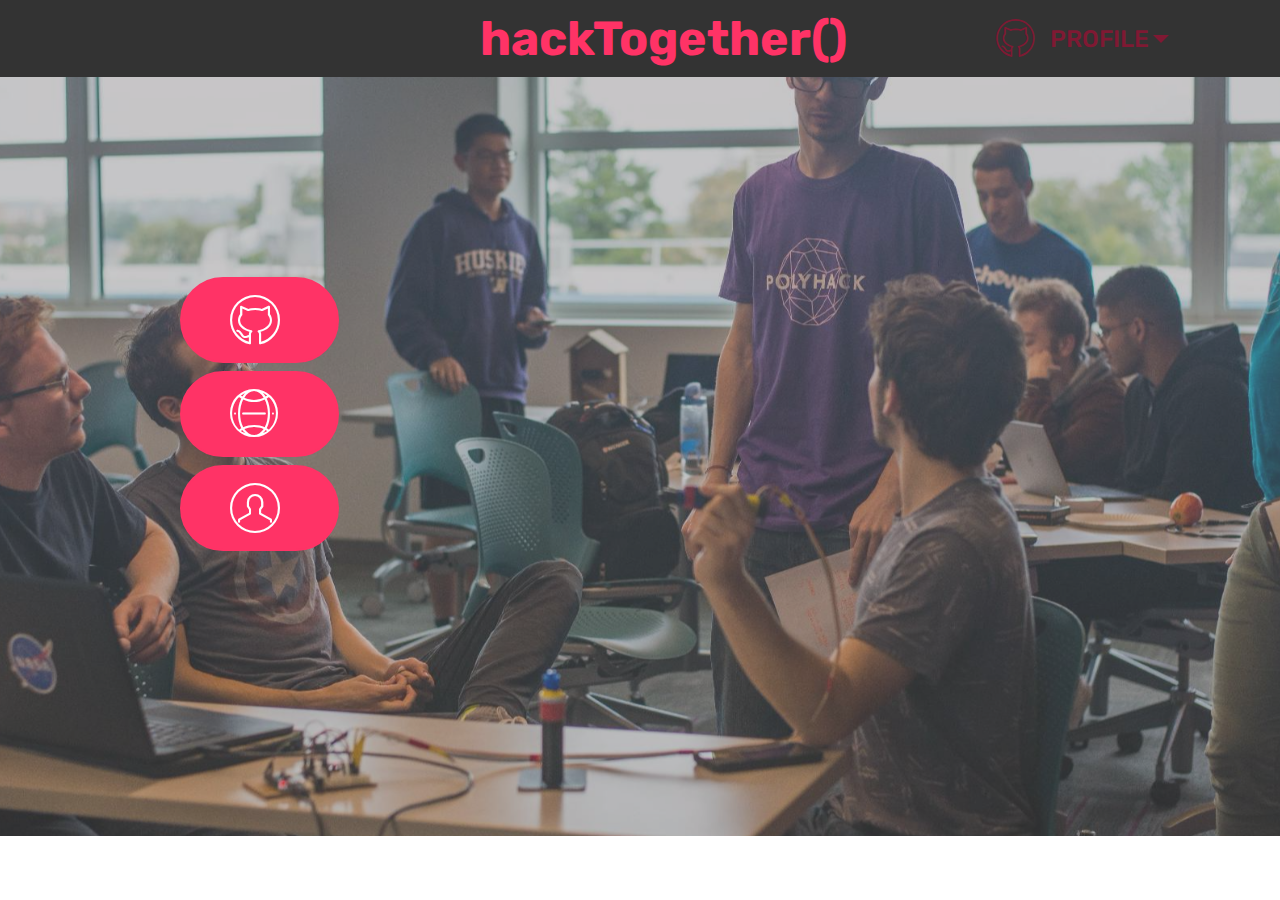
==== index.html @ 79d72b35 "Add files via upload" ====
<!DOCTYPE html>
<html >
<head>
  <!-- Site made with Mobirise Website Builder v4.6.2, https://mobirise.com -->
  <meta charset="UTF-8">
  <meta http-equiv="X-UA-Compatible" content="IE=edge">
  <meta name="generator" content="Mobirise v4.6.2, mobirise.com">
  <meta name="viewport" content="width=device-width, initial-scale=1, minimum-scale=1">
  <link rel="shortcut icon" href="assets/images/mlh-logo-color-1667x702.png" type="image/x-icon">
  <meta name="description" content="">
  <title>Home</title>
  <link rel="stylesheet" href="assets/web/assets/mobirise-icons/mobirise-icons.css">
  <link rel="stylesheet" href="assets/tether/tether.min.css">
  <link rel="stylesheet" href="assets/bootstrap/css/bootstrap.min.css">
  <link rel="stylesheet" href="assets/bootstrap/css/bootstrap-grid.min.css">
  <link rel="stylesheet" href="assets/bootstrap/css/bootstrap-reboot.min.css">
  <link rel="stylesheet" href="assets/dropdown/css/style.css">
  <link rel="stylesheet" href="assets/theme/css/style.css">
  <link rel="stylesheet" href="assets/mobirise/css/mbr-additional.css" type="text/css">



</head>
<body>
  <section class="menu cid-qHhwGVCsKV" once="menu" id="menu1-e">



    <nav class="navbar navbar-expand beta-menu navbar-dropdown align-items-center navbar-fixed-top navbar-toggleable-sm">
        <button class="navbar-toggler navbar-toggler-right" type="button" data-toggle="collapse" data-target="#navbarSupportedContent" aria-controls="navbarSupportedContent" aria-expanded="false" aria-label="Toggle navigation">
            <div class="hamburger">
                <span></span>
                <span></span>
                <span></span>
                <span></span>
            </div>
        </button>
        <div class="menu-logo">
            <div class="navbar-brand">

                <span class="navbar-caption-wrap"><a class="navbar-caption text-secondary display-2" href="index.html">&nbsp; &nbsp; &nbsp; &nbsp; &nbsp; &nbsp; &nbsp; &nbsp; &nbsp; &nbsp; &nbsp; &nbsp; &nbsp; &nbsp; &nbsp; &nbsp; &nbsp; &nbsp; &nbsp; &nbsp; hackTogether()</a></span>
            </div>
        </div>
        <div class="collapse navbar-collapse" id="navbarSupportedContent">
            <ul class="navbar-nav nav-dropdown nav-right" data-app-modern-menu="true"><li class="nav-item dropdown">
                    <a class="nav-link link dropdown-toggle text-success display-5" href="https://mobirise.com" data-toggle="dropdown-submenu" aria-expanded="false"><span class="mbri-github mbr-iconfont mbr-iconfont-btn"></span>

                        PROFILE</a><div class="dropdown-menu"><a class="dropdown-item text-success display-5" href="page3.html">Hacker</a><a class="dropdown-item text-success display-5" href="page2.html" aria-expanded="false">Organizer</a><a class="dropdown-item text-success display-5" href="page1.html" aria-expanded="false">Employer</a></div>
                </li><li class="nav-item">
                    <a class="nav-link link text-success display-5" href="https://mobirise.com">
                        </a>
                </li></ul>

        </div>
    </nav>
</section>

<section class="engine"><a href="https://mobirise.ws/g">create own website</a></section><section class="mbr-section info2 cid-qHiuu4iJTy mbr-parallax-background" id="info2-r">



    <div class="mbr-overlay" style="opacity: 0.4; background-color: rgb(118, 118, 118);">
    </div>

    <div class="container">
        <div class="row main justify-content-center">
            <div class="media-container-column col-12 col-lg-3 col-md-4">
                <div class="mbr-section-btn align-left py-4"><a class="btn btn-primary display-4" href="page3.html"><span class="mbri-github mbr-iconfont mbr-iconfont-btn" style="font-size: 50px;"></span></a>    <a class="btn btn-primary display-4" href="page1.html"><span class="mbri-globe-2 mbr-iconfont mbr-iconfont-btn" style="font-size: 50px;"></span></a> <a class="btn btn-primary display-4" href="page2.html"><span class="mbri-user mbr-iconfont mbr-iconfont-btn" style="font-size: 50px;"></span></a></div>
            </div>
            <div class="media-container-column title col-12 col-lg-7 col-md-6">
                <h2 class="align-right mbr-bold mbr-white pb-3 mbr-fonts-style display-2"><br><br><br><br><br><br><br><br><br><br><br><br><br></h2>
                <h3 class="mbr-section-subtitle align-right mbr-light mbr-white mbr-fonts-style display-5"></h3>
            </div>
        </div>
    </div>
</section>


  <script src="assets/web/assets/jquery/jquery.min.js"></script>
  <script src="assets/popper/popper.min.js"></script>
  <script src="assets/tether/tether.min.js"></script>
  <script src="assets/bootstrap/js/bootstrap.min.js"></script>
  <script src="assets/smoothscroll/smooth-scroll.js"></script>
  <script src="assets/dropdown/js/script.min.js"></script>
  <script src="assets/touchswipe/jquery.touch-swipe.min.js"></script>
  <script src="assets/parallax/jarallax.min.js"></script>
  <script src="assets/theme/js/script.js"></script>


</body>
</html>
---- assets/web/assets/mobirise-icons/mobirise-icons.css ----
@font-face {
  font-family: 'MobiriseIcons';
  src:  url('mobirise-icons.eot?spat4u');
  src:  url('mobirise-icons.eot?spat4u#iefix') format('embedded-opentype'),
    url('mobirise-icons.ttf?spat4u') format('truetype'),
    url('mobirise-icons.woff?spat4u') format('woff'),
    url('mobirise-icons.svg?spat4u#MobiriseIcons') format('svg');
  font-weight: normal;
  font-style: normal;
}

[class^="mbri-"], [class*=" mbri-"] {
  /* use !important to prevent issues with browser extensions that change fonts */
  font-family: MobiriseIcons !important;
  speak: none;
  font-style: normal;
  font-weight: normal;
  font-variant: normal;
  text-transform: none;
  line-height: 1;

  /* Better Font Rendering =========== */
  -webkit-font-smoothing: antialiased;
  -moz-osx-font-smoothing: grayscale;
}

.mbri-add-submenu:before {
  content: "\e900";
}
.mbri-alert:before {
  content: "\e901";
}
.mbri-align-center:before {
  content: "\e902";
}
.mbri-align-justify:before {
  content: "\e903";
}
.mbri-align-left:before {
  content: "\e904";
}
.mbri-align-right:before {
  content: "\e905";
}
.mbri-android:before {
  content: "\e906";
}
.mbri-apple:before {
  content: "\e907";
}
.mbri-arrow-down:before {
  content: "\e908";
}
.mbri-arrow-next:before {
  content: "\e909";
}
.mbri-arrow-prev:before {
  content: "\e90a";
}
.mbri-arrow-up:before {
  content: "\e90b";
}
.mbri-bold:before {
  content: "\e90c";
}
.mbri-bookmark:before {
  content: "\e90d";
}
.mbri-bootstrap:before {
  content: "\e90e";
}
.mbri-briefcase:before {
  content: "\e90f";
}
.mbri-browse:before {
  content: "\e910";
}
.mbri-bulleted-list:before {
  content: "\e911";
}
.mbri-calendar:before {
  content: "\e912";
}
.mbri-camera:before {
  content: "\e913";
}
.mbri-cart-add:before {
  content: "\e914";
}
.mbri-cart-full:before {
  content: "\e915";
}
.mbri-cash:before {
  content: "\e916";
}
.mbri-change-style:before {
  content: "\e917";
}
.mbri-chat:before {
  content: "\e918";
}
.mbri-clock:before {
  content: "\e919";
}
.mbri-close:before {
  content: "\e91a";
}
.mbri-cloud:before {
  content: "\e91b";
}
.mbri-code:before {
  content: "\e91c";
}
.mbri-contact-form:before {
  content: "\e91d";
}
.mbri-credit-card:before {
  content: "\e91e";
}
.mbri-cursor-click:before {
  content: "\e91f";
}
.mbri-cust-feedback:before {
  content: "\e920";
}
.mbri-database:before {
  content: "\e921";
}
.mbri-delivery:before {
  content: "\e922";
}
.mbri-desktop:before {
  content: "\e923";
}
.mbri-devices:before {
  content: "\e924";
}
.mbri-down:before {
  content: "\e925";
}
.mbri-download:before {
  content: "\e989";
}
.mbri-drag-n-drop:before {
  content: "\e927";
}
.mbri-drag-n-drop2:before {
  content: "\e928";
}
.mbri-edit:before {
  content: "\e929";
}
.mbri-edit2:before {
  content: "\e92a";
}
.mbri-error:before {
  content: "\e92b";
}
.mbri-extension:before {
  content: "\e92c";
}
.mbri-features:before {
  content: "\e92d";
}
.mbri-file:before {
  content: "\e92e";
}
.mbri-flag:before {
  content: "\e92f";
}
.mbri-folder:before {
  content: "\e930";
}
.mbri-gift:before {
  content: "\e931";
}
.mbri-github:before {
  content: "\e932";
}
.mbri-globe:before {
  content: "\e933";
}
.mbri-globe-2:before {
  content: "\e934";
}
.mbri-growing-chart:before {
  content: "\e935";
}
.mbri-hearth:before {
  content: "\e936";
}
.mbri-help:before {
  content: "\e937";
}
.mbri-home:before {
  content: "\e938";
}
.mbri-hot-cup:before {
  content: "\e939";
}
.mbri-idea:before {
  content: "\e93a";
}
.mbri-image-gallery:before {
  content: "\e93b";
}
.mbri-image-slider:before {
  content: "\e93c";
}
.mbri-info:before {
  content: "\e93d";
}
.mbri-italic:before {
  content: "\e93e";
}
.mbri-key:before {
  content: "\e93f";
}
.mbri-laptop:before {
  content: "\e940";
}
.mbri-layers:before {
  content: "\e941";
}
.mbri-left-right:before {
  content: "\e942";
}
.mbri-left:before {
  content: "\e943";
}
.mbri-letter:before {
  content: "\e944";
}
.mbri-like:before {
  content: "\e945";
}
.mbri-link:before {
  content: "\e946";
}
.mbri-lock:before {
  content: "\e947";
}
.mbri-login:before {
  content: "\e948";
}
.mbri-logout:before {
  content: "\e949";
}
.mbri-magic-stick:before {
  content: "\e94a";
}
.mbri-map-pin:before {
  content: "\e94b";
}
.mbri-menu:before {
  content: "\e94c";
}
.mbri-mobile:before {
  content: "\e94d";
}
.mbri-mobile2:before {
  content: "\e94e";
}
.mbri-mobirise:before {
  content: "\e94f";
}
.mbri-more-horizontal:before {
  content: "\e950";
}
.mbri-more-vertical:before {
  content: "\e951";
}
.mbri-music:before {
  content: "\e952";
}
.mbri-new-file:before {
  content: "\e953";
}
.mbri-numbered-list:before {
  content: "\e954";
}
.mbri-opened-folder:before {
  content: "\e955";
}
.mbri-pages:before {
  content: "\e956";
}
.mbri-paper-plane:before {
  content: "\e957";
}
.mbri-paperclip:before {
  content: "\e958";
}
.mbri-photo:before {
  content: "\e959";
}
.mbri-photos:before {
  content: "\e95a";
}
.mbri-pin:before {
  content: "\e95b";
}
.mbri-play:before {
  content: "\e95c";
}
.mbri-plus:before {
  content: "\e95d";
}
.mbri-preview:before {
  content: "\e95e";
}
.mbri-print:before {
  content: "\e95f";
}
.mbri-protect:before {
  content: "\e960";
}
.mbri-question:before {
  content: "\e961";
}
.mbri-quote-left:before {
  content: "\e962";
}
.mbri-quote-right:before {
  content: "\e963";
}
.mbri-refresh:before {
  content: "\e964";
}
.mbri-responsive:before {
  content: "\e965";
}
.mbri-right:before {
  content: "\e966";
}
.mbri-rocket:before {
  content: "\e967";
}
.mbri-sad-face:before {
  content: "\e968";
}
.mbri-sale:before {
  content: "\e969";
}
.mbri-save:before {
  content: "\e96a";
}
.mbri-search:before {
  content: "\e96b";
}
.mbri-setting:before {
  content: "\e96c";
}
.mbri-setting2:before {
  content: "\e96d";
}
.mbri-setting3:before {
  content: "\e96e";
}
.mbri-share:before {
  content: "\e96f";
}
.mbri-shopping-bag:before {
  content: "\e970";
}
.mbri-shopping-basket:before {
  content: "\e971";
}
.mbri-shopping-cart:before {
  content: "\e972";
}
.mbri-sites:before {
  content: "\e973";
}
.mbri-smile-face:before {
  content: "\e974";
}
.mbri-speed:before {
  content: "\e975";
}
.mbri-star:before {
  content: "\e976";
}
.mbri-success:before {
  content: "\e977";
}
.mbri-sun:before {
  content: "\e978";
}
.mbri-sun2:before {
  content: "\e979";
}
.mbri-tablet:before {
  content: "\e97a";
}
.mbri-tablet-vertical:before {
  content: "\e97b";
}
.mbri-target:before {
  content: "\e97c";
}
.mbri-timer:before {
  content: "\e97d";
}
.mbri-to-ftp:before {
  content: "\e97e";
}
.mbri-to-local-drive:before {
  content: "\e97f";
}
.mbri-touch-swipe:before {
  content: "\e980";
}
.mbri-touch:before {
  content: "\e981";
}
.mbri-trash:before {
  content: "\e982";
}
.mbri-underline:before {
  content: "\e983";
}
.mbri-unlink:before {
  content: "\e984";
}
.mbri-unlock:before {
  content: "\e985";
}
.mbri-up-down:before {
  content: "\e986";
}
.mbri-up:before {
  content: "\e987";
}
.mbri-update:before {
  content: "\e988";
}
.mbri-upload:before {
 content: "\e926"; 
}
.mbri-user:before {
  content: "\e98a";
}
.mbri-user2:before {
  content: "\e98b";
}
.mbri-users:before {
  content: "\e98c";
}
.mbri-video:before {
  content: "\e98d";
}
.mbri-video-play:before {
  content: "\e98e";
}
.mbri-watch:before {
  content: "\e98f";
}
.mbri-website-theme:before {
  content: "\e990";
}
.mbri-wifi:before {
  content: "\e991";
}
.mbri-windows:before {
  content: "\e992";
}
.mbri-zoom-out:before {
  content: "\e993";
}
.mbri-redo:before {
  content: "\e994";
}
.mbri-undo:before {
  content: "\e995";
}
---- assets/dropdown/css/style.css ----
.navbar-dropdown {
  left: 0;
  padding: 0;
  position: absolute;
  right: 0;
  top: 0;
  transition: all 0.45s ease;
  z-index: 1030;
  background: #282828; }
  .navbar-dropdown .navbar-logo {
    margin-right: 0.8rem;
    transition: margin 0.3s ease-in-out;
    vertical-align: middle; }
    .navbar-dropdown .navbar-logo img {
      height: 3.125rem;
      transition: all 0.3s ease-in-out; }
    .navbar-dropdown .navbar-logo.mbr-iconfont {
      font-size: 3.125rem;
      line-height: 3.125rem; }
  .navbar-dropdown .navbar-caption {
    font-weight: 700;
    white-space: normal;
    vertical-align: -4px;
    line-height: 3.125rem !important; }
    .navbar-dropdown .navbar-caption, .navbar-dropdown .navbar-caption:hover {
      color: inherit;
      text-decoration: none; }
  .navbar-dropdown .mbr-iconfont + .navbar-caption {
    vertical-align: -1px; }
  .navbar-dropdown.navbar-fixed-top {
    position: fixed; }
  .navbar-dropdown .navbar-brand span {
    vertical-align: -4px; }
  .navbar-dropdown.bg-color.transparent {
    background: none; }
  .navbar-dropdown.navbar-short .navbar-brand {
    padding: 0.625rem 0; }
    .navbar-dropdown.navbar-short .navbar-brand span {
      vertical-align: -1px; }
  .navbar-dropdown.navbar-short .navbar-caption {
    line-height: 2.375rem !important;
    vertical-align: -2px; }
  .navbar-dropdown.navbar-short .navbar-logo {
    margin-right: 0.5rem; }
    .navbar-dropdown.navbar-short .navbar-logo img {
      height: 2.375rem; }
    .navbar-dropdown.navbar-short .navbar-logo.mbr-iconfont {
      font-size: 2.375rem;
      line-height: 2.375rem; }
  .navbar-dropdown.navbar-short .mbr-table-cell {
    height: 3.625rem; }
  .navbar-dropdown .navbar-close {
    left: 0.6875rem;
    position: fixed;
    top: 0.75rem;
    z-index: 1000; }
  .navbar-dropdown .hamburger-icon {
    content: "";
    display: inline-block;
    vertical-align: middle;
    width: 16px;
    -webkit-box-shadow: 0 -6px 0 1px #282828,0 0 0 1px #282828,0 6px 0 1px #282828;
    -moz-box-shadow: 0 -6px 0 1px #282828,0 0 0 1px #282828,0 6px 0 1px #282828;
    box-shadow: 0 -6px 0 1px #282828,0 0 0 1px #282828,0 6px 0 1px #282828; }

.dropdown-menu .dropdown-toggle[data-toggle="dropdown-submenu"]::after {
  border-bottom: 0.35em solid transparent;
  border-left: 0.35em solid;
  border-right: 0;
  border-top: 0.35em solid transparent;
  margin-left: 0.3rem; }

.dropdown-menu .dropdown-item:focus {
  outline: 0; }

.nav-dropdown {
  font-size: 0.75rem;
  font-weight: 500;
  height: auto !important; }
  .nav-dropdown .nav-btn {
    padding-left: 1rem; }
  .nav-dropdown .link {
    margin: .667em 1.667em;
    font-weight: 500;
    padding: 0;
    transition: color .2s ease-in-out; }
    .nav-dropdown .link.dropdown-toggle {
      margin-right: 2.583em; }
      .nav-dropdown .link.dropdown-toggle::after {
        margin-left: .25rem;
        border-top: 0.35em solid;
        border-right: 0.35em solid transparent;
        border-left: 0.35em solid transparent;
        border-bottom: 0; }
      .nav-dropdown .link.dropdown-toggle[aria-expanded="true"] {
        margin: 0;
        padding: 0.667em 3.263em  0.667em 1.667em; }
  .nav-dropdown .link::after,
  .nav-dropdown .dropdown-item::after {
    color: inherit; }
  .nav-dropdown .btn {
    font-size: 0.75rem;
    font-weight: 700;
    letter-spacing: 0;
    margin-bottom: 0;
    padding-left: 1.25rem;
    padding-right: 1.25rem; }
  .nav-dropdown .dropdown-menu {
    border-radius: 0;
    border: 0;
    left: 0;
    margin: 0;
    padding-bottom: 1.25rem;
    padding-top: 1.25rem;
    position: relative; }
  .nav-dropdown .dropdown-submenu {
    margin-left: 0.125rem;
    top: 0; }
  .nav-dropdown .dropdown-item {
    font-weight: 500;
    line-height: 2;
    padding: 0.3846em 4.615em 0.3846em 1.5385em;
    position: relative;
    transition: color .2s ease-in-out, background-color .2s ease-in-out; }
    .nav-dropdown .dropdown-item::after {
      margin-top: -0.3077em;
      position: absolute;
      right: 1.1538em;
      top: 50%; }
    .nav-dropdown .dropdown-item:focus, .nav-dropdown .dropdown-item:hover {
      background: none; }

@media (max-width: 767px) {
  .nav-dropdown.navbar-toggleable-sm {
    bottom: 0;
    display: none;
    left: 0;
    overflow-x: hidden;
    position: fixed;
    top: 0;
    transform: translateX(-100%);
    -ms-transform: translateX(-100%);
    -webkit-transform: translateX(-100%);
    width: 18.75rem;
    z-index: 999; } }
.nav-dropdown.navbar-toggleable-xl {
  bottom: 0;
  display: none;
  left: 0;
  overflow-x: hidden;
  position: fixed;
  top: 0;
  transform: translateX(-100%);
  -ms-transform: translateX(-100%);
  -webkit-transform: translateX(-100%);
  width: 18.75rem;
  z-index: 999; }

.nav-dropdown-sm {
  display: block !important;
  overflow-x: hidden;
  overflow: auto;
  padding-top: 3.875rem; }
  .nav-dropdown-sm::after {
    content: "";
    display: block;
    height: 3rem;
    width: 100%; }
  .nav-dropdown-sm.collapse.in ~ .navbar-close {
    display: block !important; }
  .nav-dropdown-sm.collapsing, .nav-dropdown-sm.collapse.in {
    transform: translateX(0);
    -ms-transform: translateX(0);
    -webkit-transform: translateX(0);
    transition: all 0.25s ease-out;
    -webkit-transition: all 0.25s ease-out;
    background: #282828; }
  .nav-dropdown-sm.collapsing[aria-expanded="false"] {
    transform: translateX(-100%);
    -ms-transform: translateX(-100%);
    -webkit-transform: translateX(-100%); }
  .nav-dropdown-sm .nav-item {
    display: block;
    margin-left: 0 !important;
    padding-left: 0; }
  .nav-dropdown-sm .link,
  .nav-dropdown-sm .dropdown-item {
    border-top: 1px dotted rgba(255, 255, 255, 0.1);
    font-size: 0.8125rem;
    line-height: 1.6;
    margin: 0 !important;
    padding: 0.875rem 2.4rem 0.875rem 1.5625rem !important;
    position: relative;
    white-space: normal; }
    .nav-dropdown-sm .link:focus, .nav-dropdown-sm .link:hover,
    .nav-dropdown-sm .dropdown-item:focus,
    .nav-dropdown-sm .dropdown-item:hover {
      background: rgba(0, 0, 0, 0.2) !important;
      color: #c0a375; }
  .nav-dropdown-sm .nav-btn {
    position: relative;
    padding: 1.5625rem 1.5625rem 0 1.5625rem; }
    .nav-dropdown-sm .nav-btn::before {
      border-top: 1px dotted rgba(255, 255, 255, 0.1);
      content: "";
      left: 0;
      position: absolute;
      top: 0;
      width: 100%; }
    .nav-dropdown-sm .nav-btn + .nav-btn {
      padding-top: 0.625rem; }
      .nav-dropdown-sm .nav-btn + .nav-btn::before {
        display: none; }
  .nav-dropdown-sm .btn {
    padding: 0.625rem 0; }
  .nav-dropdown-sm .dropdown-toggle[data-toggle="dropdown-submenu"]::after {
    margin-left: .25rem;
    border-top: 0.35em solid;
    border-right: 0.35em solid transparent;
    border-left: 0.35em solid transparent;
    border-bottom: 0; }
  .nav-dropdown-sm .dropdown-toggle[data-toggle="dropdown-submenu"][aria-expanded="true"]::after {
    border-top: 0;
    border-right: 0.35em solid transparent;
    border-left: 0.35em solid transparent;
    border-bottom: 0.35em solid; }
  .nav-dropdown-sm .dropdown-menu {
    margin: 0;
    padding: 0;
    position: relative;
    top: 0;
    left: 0;
    width: 100%;
    border: 0;
    float: none;
    border-radius: 0;
    background: none; }
  .nav-dropdown-sm .dropdown-submenu {
    left: 100%;
    margin-left: 0.125rem;
    margin-top: -1.25rem;
    top: 0; }

.navbar-toggleable-sm .nav-dropdown .dropdown-menu {
  position: absolute; }

.navbar-toggleable-sm .nav-dropdown .dropdown-submenu {
  left: 100%;
  margin-left: 0.125rem;
  margin-top: -1.25rem;
  top: 0; }

.navbar-toggleable-sm.opened .nav-dropdown .dropdown-menu {
  position: relative; }

.navbar-toggleable-sm.opened .nav-dropdown .dropdown-submenu {
  left: 0;
  margin-left: 00rem;
  margin-top: 0rem;
  top: 0; }

.is-builder .nav-dropdown.collapsing {
  transition: none !important; }

/*# sourceMappingURL=style.css.map */
---- assets/theme/css/style.css ----
/*!
 * Mobirise v4 theme (https://mobirise.com/)
 * Copyright 2017 Mobirise
 */
section {
  background-color: #eeeeee; }

section,
.container,
.container-fluid {
  position: relative;
  word-wrap: break-word; }

a.mbr-iconfont:hover {
  text-decoration: none; }

.article .lead p, .article .lead ul, .article .lead ol, .article .lead pre, .article .lead blockquote {
  margin-bottom: 0; }

a {
  font-style: normal;
  font-weight: 400;
  cursor: pointer; }
  a, a:hover {
    text-decoration: none; }

figure {
  margin-bottom: 0; }

body {
  color: #232323; }

h1, h2, h3, h4, h5, h6,
.h1, .h2, .h3, .h4, .h5, .h6,
.display-1, .display-2, .display-3, .display-4 {
  line-height: 1;
  word-break: break-word;
  word-wrap: break-word; }

b, strong {
  font-weight: bold; }

blockquote {
  padding: 10px 0 10px 20px;
  position: relative;
  border-left: 2px solid;
  border-color: #ff3366; }

input:-webkit-autofill, input:-webkit-autofill:hover, input:-webkit-autofill:focus, input:-webkit-autofill:active {
  transition-delay: 9999s;
  transition-property: background-color, color; }

textarea[type="hidden"] {
  display: none; }

body {
  position: relative; }

section {
  background-position: 50% 50%;
  background-repeat: no-repeat;
  background-size: cover; }
  section .mbr-background-video,
  section .mbr-background-video-preview {
    position: absolute;
    bottom: 0;
    left: 0;
    right: 0;
    top: 0; }

.hidden {
  visibility: hidden; }

.mbr-z-index20 {
  z-index: 20; }

/*! Base colors */
.mbr-white {
  color: #ffffff; }

.mbr-black {
  color: #000000; }

.mbr-bg-white {
  background-color: #ffffff; }

.mbr-bg-black {
  background-color: #000000; }

/*! Text-aligns */
.align-left {
  text-align: left; }

.align-center {
  text-align: center; }

.align-right {
  text-align: right; }

@media (max-width: 767px) {
  .align-left, .align-center, .align-right, .mbr-section-btn, .mbr-section-title {
    text-align: center; } }
/*! Font-weight  */
.mbr-light {
  font-weight: 300; }

.mbr-regular {
  font-weight: 400; }

.mbr-semibold {
  font-weight: 500; }

.mbr-bold {
  font-weight: 700; }

/*! Media  */
.media-size-item {
  -webkit-flex: 1 1 auto;
  -moz-flex: 1 1 auto;
  -ms-flex: 1 1 auto;
  -o-flex: 1 1 auto;
  flex: 1 1 auto; }

.media-content {
  -webkit-flex-basis: 100%;
  flex-basis: 100%; }

.media-container-row {
  display: -ms-flexbox;
  display: -webkit-flex;
  display: flex;
  -webkit-flex-direction: row;
  -ms-flex-direction: row;
  flex-direction: row;
  -webkit-flex-wrap: wrap;
  -ms-flex-wrap: wrap;
  flex-wrap: wrap;
  -webkit-justify-content: center;
  -ms-flex-pack: center;
  justify-content: center;
  -webkit-align-content: center;
  -ms-flex-line-pack: center;
  align-content: center;
  -webkit-align-items: start;
  -ms-flex-align: start;
  align-items: start; }
  .media-container-row .media-size-item {
    width: 400px; }

.media-container-column {
  display: -ms-flexbox;
  display: -webkit-flex;
  display: flex;
  -webkit-flex-direction: column;
  -ms-flex-direction: column;
  flex-direction: column;
  -webkit-flex-wrap: wrap;
  -ms-flex-wrap: wrap;
  flex-wrap: wrap;
  -webkit-justify-content: center;
  -ms-flex-pack: center;
  justify-content: center;
  -webkit-align-content: center;
  -ms-flex-line-pack: center;
  align-content: center;
  -webkit-align-items: stretch;
  -ms-flex-align: stretch;
  align-items: stretch; }
  .media-container-column > * {
    width: 100%; }

@media (min-width: 992px) {
  .media-container-row {
    -webkit-flex-wrap: nowrap;
    -ms-flex-wrap: nowrap;
    flex-wrap: nowrap; } }
figure {
  overflow: hidden; }

figure[mbr-media-size] {
  transition: width 0.1s; }

.mbr-figure img, .mbr-figure iframe {
  display: block;
  width: 100%; }

.card {
  background-color: transparent;
  border: none; }

.card-img {
  text-align: center;
  flex-shrink: 0; }

.media {
  max-width: 100%;
  margin: 0 auto; }

.mbr-figure {
  -ms-flex-item-align: center;
  -ms-grid-row-align: center;
  -webkit-align-self: center;
  align-self: center; }

.media-container > div {
  max-width: 100%; }

.mbr-figure img, .card-img img {
  width: 100%; }

@media (max-width: 991px) {
  .media-size-item {
    width: auto !important; }

  .media {
    width: auto; }

  .mbr-figure {
    width: 100% !important; } }
/*! Buttons */
.mbr-section-btn {
  margin-left: -.25rem;
  margin-right: -.25rem;
  font-size: 0; }

nav .mbr-section-btn {
  margin-left: 0rem;
  margin-right: 0rem; }

/*! Btn icon margin */
.btn .mbr-iconfont, .btn.btn-sm .mbr-iconfont {
  cursor: pointer;
  margin-right: 0.5rem; }

.btn.btn-md .mbr-iconfont, .btn.btn-md .mbr-iconfont {
  margin-right: 0.8rem; }

.mbr-regular {
  font-weight: 400; }

.mbr-semibold {
  font-weight: 500; }

.mbr-bold {
  font-weight: 700; }

[type="submit"] {
  -webkit-appearance: none; }

/*! Full-screen */
.mbr-fullscreen .mbr-overlay {
  min-height: 100vh; }

.mbr-fullscreen {
  display: flex;
  display: -webkit-flex;
  display: -moz-flex;
  display: -ms-flex;
  display: -o-flex;
  align-items: center;
  -webkit-align-items: center;
  min-height: 100vh;
  padding-top: 3rem;
  padding-bottom: 3rem; }

/*! Map */
.map {
  height: 25rem;
  position: relative; }
  .map iframe {
    width: 100%;
    height: 100%; }

/* Form */
.form-asterisk {
  font-family: initial;
  position: absolute;
  top: -2px;
  font-weight: normal; }

/*! Scroll to top arrow */
.mbr-arrow-up {
  bottom: 25px;
  right: 90px;
  position: fixed;
  text-align: right;
  z-index: 5000;
  color: #ffffff;
  font-size: 32px;
  transform: rotate(180deg);
  -webkit-transform: rotate(180deg); }

.mbr-arrow-up a {
  background: rgba(0, 0, 0, 0.2);
  border-radius: 3px;
  color: #fff;
  display: inline-block;
  height: 60px;
  width: 60px;
  outline-style: none !important;
  position: relative;
  text-decoration: none;
  transition: all .3s ease-in-out;
  cursor: pointer;
  text-align: center; }
  .mbr-arrow-up a:hover {
    background-color: rgba(0, 0, 0, 0.4); }
  .mbr-arrow-up a i {
    line-height: 60px; }

.mbr-arrow-up-icon {
  display: block;
  color: #fff; }

.mbr-arrow-up-icon::before {
  content: "\203a";
  display: inline-block;
  font-family: serif;
  font-size: 32px;
  line-height: 1;
  font-style: normal;
  position: relative;
  top: 6px;
  left: -4px;
  -webkit-transform: rotate(-90deg);
  transform: rotate(-90deg); }

/*! Arrow Down */
.mbr-arrow {
  position: absolute;
  bottom: 45px;
  left: 50%;
  width: 60px;
  height: 60px;
  cursor: pointer;
  background-color: rgba(80, 80, 80, 0.5);
  border-radius: 50%;
  -webkit-transform: translateX(-50%);
  transform: translateX(-50%); }
  .mbr-arrow > a {
    display: inline-block;
    text-decoration: none;
    outline-style: none;
    -webkit-animation: arrowdown 1.7s ease-in-out infinite;
    animation: arrowdown 1.7s ease-in-out infinite; }
    .mbr-arrow > a > i {
      position: absolute;
      top: -2px;
      left: 15px;
      font-size: 2rem; }

@keyframes arrowdown {
  0% {
    transform: translateY(0px);
    -webkit-transform: translateY(0px); }
  50% {
    transform: translateY(-5px);
    -webkit-transform: translateY(-5px); }
  100% {
    transform: translateY(0px);
    -webkit-transform: translateY(0px); } }
@-webkit-keyframes arrowdown {
  0% {
    transform: translateY(0px);
    -webkit-transform: translateY(0px); }
  50% {
    transform: translateY(-5px);
    -webkit-transform: translateY(-5px); }
  100% {
    transform: translateY(0px);
    -webkit-transform: translateY(0px); } }
@media (max-width: 500px) {
  .mbr-arrow-up {
    left: 50%;
    right: auto;
    transform: translateX(-50%) rotate(180deg);
    -webkit-transform: translateX(-50%) rotate(180deg); } }
/*Gradients animation*/
@keyframes gradient-animation {
  from {
    background-position: 0% 100%;
    animation-timing-function: ease-in-out; }
  to {
    background-position: 100% 0%;
    animation-timing-function: ease-in-out; } }
@-webkit-keyframes gradient-animation {
  from {
    background-position: 0% 100%;
    animation-timing-function: ease-in-out; }
  to {
    background-position: 100% 0%;
    animation-timing-function: ease-in-out; } }
.bg-gradient {
  background-size: 200% 200%;
  animation: gradient-animation 5s infinite alternate;
  -webkit-animation: gradient-animation 5s infinite alternate; }

.menu .navbar-brand {
  display: -webkit-flex; }
  .menu .navbar-brand span {
    display: flex;
    display: -webkit-flex; }
  .menu .navbar-brand .navbar-caption-wrap {
    display: -webkit-flex; }
  .menu .navbar-brand .navbar-logo img {
    display: -webkit-flex; }
@media (min-width: 768px) and (max-width: 991px) {
  .menu .navbar-toggleable-sm .navbar-nav {
    display: -webkit-box;
    display: -webkit-flex;
    display: -ms-flexbox; } }
@media (min-width: 992px) {
  .menu .navbar-nav.nav-dropdown {
    display: -webkit-flex; }
  .menu .navbar-toggleable-sm .navbar-collapse {
    display: -webkit-flex !important; } }

/*# sourceMappingURL=style.css.map */
.engine {
	position: absolute;
	text-indent: -2400px;
	text-align: center;
	padding: 0;
	top: 0;
	left: -2400px;
}
---- assets/mobirise/css/mbr-additional.css ----
@import url(https://fonts.googleapis.com/css?family=Rubik:300,300i,400,400i,500,500i,700,700i,900,900i);





body {
  font-style: normal;
  line-height: 1.5;
}
.mbr-section-title {
  font-style: normal;
  line-height: 1.2;
}
.mbr-section-subtitle {
  line-height: 1.3;
}
.mbr-text {
  font-style: normal;
  line-height: 1.6;
}
.display-1 {
  font-family: 'Rubik', sans-serif;
  font-size: 4.25rem;
}
.display-1 > .mbr-iconfont {
  font-size: 6.8rem;
}
.display-2 {
  font-family: 'Rubik', sans-serif;
  font-size: 3rem;
}
.display-2 > .mbr-iconfont {
  font-size: 4.8rem;
}
.display-4 {
  font-family: 'Rubik', sans-serif;
  font-size: 1rem;
}
.display-4 > .mbr-iconfont {
  font-size: 1.6rem;
}
.display-5 {
  font-family: 'Rubik', sans-serif;
  font-size: 1.5rem;
}
.display-5 > .mbr-iconfont {
  font-size: 2.4rem;
}
.display-7 {
  font-family: 'Rubik', sans-serif;
  font-size: 1rem;
}
.display-7 > .mbr-iconfont {
  font-size: 1.6rem;
}
/* ---- Fluid typography for mobile devices ---- */
/* 1.4 - font scale ratio ( bootstrap == 1.42857 ) */
/* 100vw - current viewport width */
/* (48 - 20)  48 == 48rem == 768px, 20 == 20rem == 320px(minimal supported viewport) */
/* 0.65 - min scale variable, may vary */
@media (max-width: 768px) {
  .display-1 {
    font-size: 3.4rem;
    font-size: calc( 2.1374999999999997rem + (4.25 - 2.1374999999999997) * ((100vw - 20rem) / (48 - 20)));
    line-height: calc( 1.4 * (2.1374999999999997rem + (4.25 - 2.1374999999999997) * ((100vw - 20rem) / (48 - 20))));
  }
  .display-2 {
    font-size: 2.4rem;
    font-size: calc( 1.7rem + (3 - 1.7) * ((100vw - 20rem) / (48 - 20)));
    line-height: calc( 1.4 * (1.7rem + (3 - 1.7) * ((100vw - 20rem) / (48 - 20))));
  }
  .display-4 {
    font-size: 0.8rem;
    font-size: calc( 1rem + (1 - 1) * ((100vw - 20rem) / (48 - 20)));
    line-height: calc( 1.4 * (1rem + (1 - 1) * ((100vw - 20rem) / (48 - 20))));
  }
  .display-5 {
    font-size: 1.2rem;
    font-size: calc( 1.175rem + (1.5 - 1.175) * ((100vw - 20rem) / (48 - 20)));
    line-height: calc( 1.4 * (1.175rem + (1.5 - 1.175) * ((100vw - 20rem) / (48 - 20))));
  }
}
/* Buttons */
.btn {
  font-weight: 500;
  border-width: 2px;
  font-style: normal;
  letter-spacing: 1px;
  margin: .4rem .8rem;
  white-space: normal;
  -webkit-transition: all 0.3s ease-in-out;
  -moz-transition: all 0.3s ease-in-out;
  transition: all 0.3s ease-in-out;
  padding: 1rem 3rem;
  border-radius: 3px;
  display: inline-flex;
  align-items: center;
  justify-content: center;
  word-break: break-word;
}
.btn-sm {
  font-weight: 500;
  letter-spacing: 1px;
  -webkit-transition: all 0.3s ease-in-out;
  -moz-transition: all 0.3s ease-in-out;
  transition: all 0.3s ease-in-out;
  padding: 0.6rem 1.5rem;
  border-radius: 3px;
}
.btn-md {
  font-weight: 500;
  letter-spacing: 1px;
  margin: .4rem .8rem !important;
  -webkit-transition: all 0.3s ease-in-out;
  -moz-transition: all 0.3s ease-in-out;
  transition: all 0.3s ease-in-out;
  padding: 1rem 3rem;
  border-radius: 3px;
}
.btn-lg {
  font-weight: 500;
  letter-spacing: 1px;
  margin: .4rem .8rem !important;
  -webkit-transition: all 0.3s ease-in-out;
  -moz-transition: all 0.3s ease-in-out;
  transition: all 0.3s ease-in-out;
  padding: 1.2rem 3.2rem;
  border-radius: 3px;
}
.bg-primary {
  background-color: #ff3366 !important;
}
.bg-success {
  background-color: #7f1933 !important;
}
.bg-info {
  background-color: #82786e !important;
}
.bg-warning {
  background-color: #879a9f !important;
}
.bg-danger {
  background-color: #b1a374 !important;
}
.btn-primary,
.btn-primary:active {
  background-color: #ff3366;
  border-color: #ff3366;
  color: #ffffff;
}
.btn-primary:hover,
.btn-primary:focus,
.btn-primary.focus,
.btn-primary.active {
  color: #ffffff;
  background-color: #e50039;
  border-color: #e50039;
}
.btn-primary.disabled,
.btn-primary:disabled {
  color: #ffffff !important;
  background-color: #e50039 !important;
  border-color: #e50039 !important;
}
.btn-secondary,
.btn-secondary:active {
  background-color: #ff3366;
  border-color: #ff3366;
  color: #ffffff;
}
.btn-secondary:hover,
.btn-secondary:focus,
.btn-secondary.focus,
.btn-secondary.active {
  color: #ffffff;
  background-color: #e50039;
  border-color: #e50039;
}
.btn-secondary.disabled,
.btn-secondary:disabled {
  color: #ffffff !important;
  background-color: #e50039 !important;
  border-color: #e50039 !important;
}
.btn-info,
.btn-info:active {
  background-color: #82786e;
  border-color: #82786e;
  color: #ffffff;
}
.btn-info:hover,
.btn-info:focus,
.btn-info.focus,
.btn-info.active {
  color: #ffffff;
  background-color: #59524b;
  border-color: #59524b;
}
.btn-info.disabled,
.btn-info:disabled {
  color: #ffffff !important;
  background-color: #59524b !important;
  border-color: #59524b !important;
}
.btn-success,
.btn-success:active {
  background-color: #7f1933;
  border-color: #7f1933;
  color: #ffffff;
}
.btn-success:hover,
.btn-success:focus,
.btn-success.focus,
.btn-success.active {
  color: #ffffff;
  background-color: #3f0c19;
  border-color: #3f0c19;
}
.btn-success.disabled,
.btn-success:disabled {
  color: #ffffff !important;
  background-color: #3f0c19 !important;
  border-color: #3f0c19 !important;
}
.btn-warning,
.btn-warning:active {
  background-color: #879a9f;
  border-color: #879a9f;
  color: #ffffff;
}
.btn-warning:hover,
.btn-warning:focus,
.btn-warning.focus,
.btn-warning.active {
  color: #ffffff;
  background-color: #617479;
  border-color: #617479;
}
.btn-warning.disabled,
.btn-warning:disabled {
  color: #ffffff !important;
  background-color: #617479 !important;
  border-color: #617479 !important;
}
.btn-danger,
.btn-danger:active {
  background-color: #b1a374;
  border-color: #b1a374;
  color: #ffffff;
}
.btn-danger:hover,
.btn-danger:focus,
.btn-danger.focus,
.btn-danger.active {
  color: #ffffff;
  background-color: #8b7d4e;
  border-color: #8b7d4e;
}
.btn-danger.disabled,
.btn-danger:disabled {
  color: #ffffff !important;
  background-color: #8b7d4e !important;
  border-color: #8b7d4e !important;
}
.btn-white {
  color: #333333 !important;
}
.btn-white,
.btn-white:active {
  background-color: #ffffff;
  border-color: #ffffff;
  color: #808080;
}
.btn-white:hover,
.btn-white:focus,
.btn-white.focus,
.btn-white.active {
  color: #808080;
  background-color: #d9d9d9;
  border-color: #d9d9d9;
}
.btn-white.disabled,
.btn-white:disabled {
  color: #808080 !important;
  background-color: #d9d9d9 !important;
  border-color: #d9d9d9 !important;
}
.btn-black,
.btn-black:active {
  background-color: #333333;
  border-color: #333333;
  color: #ffffff;
}
.btn-black:hover,
.btn-black:focus,
.btn-black.focus,
.btn-black.active {
  color: #ffffff;
  background-color: #0d0d0d;
  border-color: #0d0d0d;
}
.btn-black.disabled,
.btn-black:disabled {
  color: #ffffff !important;
  background-color: #0d0d0d !important;
  border-color: #0d0d0d !important;
}
.btn-primary-outline,
.btn-primary-outline:active {
  background: none;
  border-color: #cc0033;
  color: #cc0033;
}
.btn-primary-outline:hover,
.btn-primary-outline:focus,
.btn-primary-outline.focus,
.btn-primary-outline.active {
  color: #ffffff;
  background-color: #ff3366;
  border-color: #ff3366;
}
.btn-primary-outline.disabled,
.btn-primary-outline:disabled {
  color: #ffffff !important;
  background-color: #ff3366 !important;
  border-color: #ff3366 !important;
}
.btn-secondary-outline,
.btn-secondary-outline:active {
  background: none;
  border-color: #cc0033;
  color: #cc0033;
}
.btn-secondary-outline:hover,
.btn-secondary-outline:focus,
.btn-secondary-outline.focus,
.btn-secondary-outline.active {
  color: #ffffff;
  background-color: #ff3366;
  border-color: #ff3366;
}
.btn-secondary-outline.disabled,
.btn-secondary-outline:disabled {
  color: #ffffff !important;
  background-color: #ff3366 !important;
  border-color: #ff3366 !important;
}
.btn-info-outline,
.btn-info-outline:active {
  background: none;
  border-color: #4b453f;
  color: #4b453f;
}
.btn-info-outline:hover,
.btn-info-outline:focus,
.btn-info-outline.focus,
.btn-info-outline.active {
  color: #ffffff;
  background-color: #82786e;
  border-color: #82786e;
}
.btn-info-outline.disabled,
.btn-info-outline:disabled {
  color: #ffffff !important;
  background-color: #82786e !important;
  border-color: #82786e !important;
}
.btn-success-outline,
.btn-success-outline:active {
  background: none;
  border-color: #2a0811;
  color: #2a0811;
}
.btn-success-outline:hover,
.btn-success-outline:focus,
.btn-success-outline.focus,
.btn-success-outline.active {
  color: #ffffff;
  background-color: #7f1933;
  border-color: #7f1933;
}
.btn-success-outline.disabled,
.btn-success-outline:disabled {
  color: #ffffff !important;
  background-color: #7f1933 !important;
  border-color: #7f1933 !important;
}
.btn-warning-outline,
.btn-warning-outline:active {
  background: none;
  border-color: #55666b;
  color: #55666b;
}
.btn-warning-outline:hover,
.btn-warning-outline:focus,
.btn-warning-outline.focus,
.btn-warning-outline.active {
  color: #ffffff;
  background-color: #879a9f;
  border-color: #879a9f;
}
.btn-warning-outline.disabled,
.btn-warning-outline:disabled {
  color: #ffffff !important;
  background-color: #879a9f !important;
  border-color: #879a9f !important;
}
.btn-danger-outline,
.btn-danger-outline:active {
  background: none;
  border-color: #7a6e45;
  color: #7a6e45;
}
.btn-danger-outline:hover,
.btn-danger-outline:focus,
.btn-danger-outline.focus,
.btn-danger-outline.active {
  color: #ffffff;
  background-color: #b1a374;
  border-color: #b1a374;
}
.btn-danger-outline.disabled,
.btn-danger-outline:disabled {
  color: #ffffff !important;
  background-color: #b1a374 !important;
  border-color: #b1a374 !important;
}
.btn-black-outline,
.btn-black-outline:active {
  background: none;
  border-color: #000000;
  color: #000000;
}
.btn-black-outline:hover,
.btn-black-outline:focus,
.btn-black-outline.focus,
.btn-black-outline.active {
  color: #ffffff;
  background-color: #333333;
  border-color: #333333;
}
.btn-black-outline.disabled,
.btn-black-outline:disabled {
  color: #ffffff !important;
  background-color: #333333 !important;
  border-color: #333333 !important;
}
.btn-white-outline,
.btn-white-outline:active,
.btn-white-outline.active {
  background: none;
  border-color: #ffffff;
  color: #ffffff;
}
.btn-white-outline:hover,
.btn-white-outline:focus,
.btn-white-outline.focus {
  color: #333333;
  background-color: #ffffff;
  border-color: #ffffff;
}
.text-primary {
  color: #ff3366 !important;
}
.text-secondary {
  color: #ff3366 !important;
}
.text-success {
  color: #7f1933 !important;
}
.text-info {
  color: #82786e !important;
}
.text-warning {
  color: #879a9f !important;
}
.text-danger {
  color: #b1a374 !important;
}
.text-white {
  color: #ffffff !important;
}
.text-black {
  color: #000000 !important;
}
a.text-primary:hover,
a.text-primary:focus {
  color: #cc0033 !important;
}
a.text-secondary:hover,
a.text-secondary:focus {
  color: #cc0033 !important;
}
a.text-success:hover,
a.text-success:focus {
  color: #2a0811 !important;
}
a.text-info:hover,
a.text-info:focus {
  color: #4b453f !important;
}
a.text-warning:hover,
a.text-warning:focus {
  color: #55666b !important;
}
a.text-danger:hover,
a.text-danger:focus {
  color: #7a6e45 !important;
}
a.text-white:hover,
a.text-white:focus {
  color: #b3b3b3 !important;
}
a.text-black:hover,
a.text-black:focus {
  color: #4d4d4d !important;
}
.alert-success {
  background-color: #70c770;
}
.alert-info {
  background-color: #82786e;
}
.alert-warning {
  background-color: #879a9f;
}
.alert-danger {
  background-color: #b1a374;
}
.mbr-section-btn a.btn:not(.btn-form) {
  border-radius: 100px;
}
.mbr-section-btn a.btn:not(.btn-form):hover {
  box-shadow: 0 10px 40px 0 rgba(0, 0, 0, 0.2);
}
.mbr-gallery-filter li a {
  border-radius: 100px !important;
}
.mbr-gallery-filter li.active .btn {
  background-color: #ff3366;
  border-color: #ff3366;
  color: #ffffff;
}
.mbr-gallery-filter li.active .btn:focus {
  box-shadow: none;
}
.nav-tabs .nav-link {
  border-radius: 100px !important;
}
.btn-form {
  border-radius: 0;
}
.btn-form:hover {
  cursor: pointer;
}
a,
a:hover {
  color: #ff3366;
}
.mbr-plan-header.bg-primary .mbr-plan-subtitle,
.mbr-plan-header.bg-primary .mbr-plan-price-desc {
  color: #ffffff;
}
.mbr-plan-header.bg-success .mbr-plan-subtitle,
.mbr-plan-header.bg-success .mbr-plan-price-desc {
  color: #d93e66;
}
.mbr-plan-header.bg-info .mbr-plan-subtitle,
.mbr-plan-header.bg-info .mbr-plan-price-desc {
  color: #beb8b2;
}
.mbr-plan-header.bg-warning .mbr-plan-subtitle,
.mbr-plan-header.bg-warning .mbr-plan-price-desc {
  color: #ced6d8;
}
.mbr-plan-header.bg-danger .mbr-plan-subtitle,
.mbr-plan-header.bg-danger .mbr-plan-price-desc {
  color: #dfd9c6;
}
/* Scroll to top button*/
.scrollToTop_wraper {
  opacity: 0 !important;
}
#scrollToTop a i:before {
  content: '';
  position: absolute;
  height: 40%;
  top: 25%;
  background: #fff;
  width: 2px;
  left: calc(50% - 1px);
}
#scrollToTop a i:after {
  content: '';
  position: absolute;
  display: block;
  border-top: 2px solid #fff;
  border-right: 2px solid #fff;
  width: 40%;
  height: 40%;
  left: 30%;
  bottom: 30%;
  transform: rotate(135deg);
}
/* Others*/
.note-check a[data-value=Rubik] {
  font-style: normal;
}
.mbr-arrow a {
  color: #ffffff;
}
@media (max-width: 767px) {
  .mbr-arrow {
    display: none;
  }
}
.form-control-label {
  position: relative;
  cursor: pointer;
  margin-bottom: .357em;
  padding: 0;
}
.alert {
  color: #ffffff;
  border-radius: 0;
  border: 0;
  font-size: .875rem;
  line-height: 1.5;
  margin-bottom: 1.875rem;
  padding: 1.25rem;
  position: relative;
}
.alert.alert-form::after {
  background-color: inherit;
  bottom: -7px;
  content: "";
  display: block;
  height: 14px;
  left: 50%;
  margin-left: -7px;
  position: absolute;
  transform: rotate(45deg);
  width: 14px;
}
.form-control {
  background-color: #f5f5f5;
  box-shadow: none;
  color: #565656;
  font-family: 'Rubik', sans-serif;
  font-size: 1rem;
  line-height: 1.43;
  min-height: 3.5em;
  padding: 1.07em .5em;
}
.form-control > .mbr-iconfont {
  font-size: 1.6rem;
}
.form-control,
.form-control:focus {
  border: 1px solid #e8e8e8;
}
.form-active .form-control:invalid {
  border-color: red;
}
.mbr-overlay {
  background-color: #000;
  bottom: 0;
  left: 0;
  opacity: .5;
  position: absolute;
  right: 0;
  top: 0;
  z-index: 0;
}
blockquote {
  font-style: italic;
  padding: 10px 0 10px 20px;
  font-size: 1.09rem;
  position: relative;
  border-color: #ff3366;
  border-width: 3px;
}
ul,
ol,
pre,
blockquote {
  margin-bottom: 2.3125rem;
}
pre {
  background: #f4f4f4;
  padding: 10px 24px;
  white-space: pre-wrap;
}
.inactive {
  -webkit-user-select: none;
  -moz-user-select: none;
  -ms-user-select: none;
  user-select: none;
  pointer-events: none;
  -webkit-user-drag: none;
  user-drag: none;
}
.mbr-section__comments .row {
  justify-content: center;
}
/* Forms */
.mbr-form .btn {
  margin: .4rem 0;
}
.mbr-form .input-group-btn a.btn {
  border-radius: 100px !important;
}
.mbr-form .input-group-btn a.btn:hover {
  box-shadow: 0 10px 40px 0 rgba(0, 0, 0, 0.2);
}
.mbr-form .input-group-btn button[type="submit"] {
  border-radius: 100px !important;
  padding: 1rem 3rem;
}
.mbr-form .input-group-btn button[type="submit"]:hover {
  box-shadow: 0 10px 40px 0 rgba(0, 0, 0, 0.2);
}
.form2 .form-control {
  border-top-left-radius: 100px;
  border-bottom-left-radius: 100px;
}
.form2 .input-group-btn a.btn {
  border-top-left-radius: 0 !important;
  border-bottom-left-radius: 0 !important;
}
.form2 .input-group-btn button[type="submit"] {
  border-top-left-radius: 0 !important;
  border-bottom-left-radius: 0 !important;
}
.form3 input[type="email"] {
  border-radius: 100px !important;
}
@media (max-width: 349px) {
  .form2 input[type="email"] {
    border-radius: 100px !important;
  }
  .form2 .input-group-btn a.btn {
    border-radius: 100px !important;
  }
  .form2 .input-group-btn button[type="submit"] {
    border-radius: 100px !important;
  }
}
@media (max-width: 767px) {
  .btn {
    font-size: .75rem !important;
  }
  .btn .mbr-iconfont {
    font-size: 1rem !important;
  }
}
/* Social block */
.btn-social {
  font-size: 20px;
  border-radius: 50%;
  padding: 0;
  width: 44px;
  height: 44px;
  line-height: 44px;
  text-align: center;
  position: relative;
  border: 2px solid #c0a375;
  border-color: #ff3366;
  color: #232323;
  cursor: pointer;
}
.btn-social i {
  top: 0;
  line-height: 44px;
  width: 44px;
}
.btn-social:hover {
  color: #fff;
  background: #ff3366;
}
.btn-social + .btn {
  margin-left: .1rem;
}
/* Footer */
.mbr-footer-content li::before,
.mbr-footer .mbr-contacts li::before {
  background: #ff3366;
}
.mbr-footer-content li a:hover,
.mbr-footer .mbr-contacts li a:hover {
  color: #ff3366;
}
.footer3 input[type="email"],
.footer4 input[type="email"] {
  border-radius: 100px !important;
}
.footer3 .input-group-btn a.btn,
.footer4 .input-group-btn a.btn {
  border-radius: 100px !important;
}
.footer3 .input-group-btn button[type="submit"],
.footer4 .input-group-btn button[type="submit"] {
  border-radius: 100px !important;
}
/* Headers*/
.header13 .form-inline input[type="email"],
.header14 .form-inline input[type="email"] {
  border-radius: 100px;
}
.header13 .form-inline input[type="text"],
.header14 .form-inline input[type="text"] {
  border-radius: 100px;
}
.header13 .form-inline input[type="tel"],
.header14 .form-inline input[type="tel"] {
  border-radius: 100px;
}
.header13 .form-inline a.btn,
.header14 .form-inline a.btn {
  border-radius: 100px;
}
.header13 .form-inline button,
.header14 .form-inline button {
  border-radius: 100px !important;
}
.offset-1 {
  margin-left: 8.33333%;
}
.offset-2 {
  margin-left: 16.66667%;
}
.offset-3 {
  margin-left: 25%;
}
.offset-4 {
  margin-left: 33.33333%;
}
.offset-5 {
  margin-left: 41.66667%;
}
.offset-6 {
  margin-left: 50%;
}
.offset-7 {
  margin-left: 58.33333%;
}
.offset-8 {
  margin-left: 66.66667%;
}
.offset-9 {
  margin-left: 75%;
}
.offset-10 {
  margin-left: 83.33333%;
}
.offset-11 {
  margin-left: 91.66667%;
}
@media (min-width: 576px) {
  .offset-sm-0 {
    margin-left: 0%;
  }
  .offset-sm-1 {
    margin-left: 8.33333%;
  }
  .offset-sm-2 {
    margin-left: 16.66667%;
  }
  .offset-sm-3 {
    margin-left: 25%;
  }
  .offset-sm-4 {
    margin-left: 33.33333%;
  }
  .offset-sm-5 {
    margin-left: 41.66667%;
  }
  .offset-sm-6 {
    margin-left: 50%;
  }
  .offset-sm-7 {
    margin-left: 58.33333%;
  }
  .offset-sm-8 {
    margin-left: 66.66667%;
  }
  .offset-sm-9 {
    margin-left: 75%;
  }
  .offset-sm-10 {
    margin-left: 83.33333%;
  }
  .offset-sm-11 {
    margin-left: 91.66667%;
  }
}
@media (min-width: 768px) {
  .offset-md-0 {
    margin-left: 0%;
  }
  .offset-md-1 {
    margin-left: 8.33333%;
  }
  .offset-md-2 {
    margin-left: 16.66667%;
  }
  .offset-md-3 {
    margin-left: 25%;
  }
  .offset-md-4 {
    margin-left: 33.33333%;
  }
  .offset-md-5 {
    margin-left: 41.66667%;
  }
  .offset-md-6 {
    margin-left: 50%;
  }
  .offset-md-7 {
    margin-left: 58.33333%;
  }
  .offset-md-8 {
    margin-left: 66.66667%;
  }
  .offset-md-9 {
    margin-left: 75%;
  }
  .offset-md-10 {
    margin-left: 83.33333%;
  }
  .offset-md-11 {
    margin-left: 91.66667%;
  }
}
@media (min-width: 992px) {
  .offset-lg-0 {
    margin-left: 0%;
  }
  .offset-lg-1 {
    margin-left: 8.33333%;
  }
  .offset-lg-2 {
    margin-left: 16.66667%;
  }
  .offset-lg-3 {
    margin-left: 25%;
  }
  .offset-lg-4 {
    margin-left: 33.33333%;
  }
  .offset-lg-5 {
    margin-left: 41.66667%;
  }
  .offset-lg-6 {
    margin-left: 50%;
  }
  .offset-lg-7 {
    margin-left: 58.33333%;
  }
  .offset-lg-8 {
    margin-left: 66.66667%;
  }
  .offset-lg-9 {
    margin-left: 75%;
  }
  .offset-lg-10 {
    margin-left: 83.33333%;
  }
  .offset-lg-11 {
    margin-left: 91.66667%;
  }
}
@media (min-width: 1200px) {
  .offset-xl-0 {
    margin-left: 0%;
  }
  .offset-xl-1 {
    margin-left: 8.33333%;
  }
  .offset-xl-2 {
    margin-left: 16.66667%;
  }
  .offset-xl-3 {
    margin-left: 25%;
  }
  .offset-xl-4 {
    margin-left: 33.33333%;
  }
  .offset-xl-5 {
    margin-left: 41.66667%;
  }
  .offset-xl-6 {
    margin-left: 50%;
  }
  .offset-xl-7 {
    margin-left: 58.33333%;
  }
  .offset-xl-8 {
    margin-left: 66.66667%;
  }
  .offset-xl-9 {
    margin-left: 75%;
  }
  .offset-xl-10 {
    margin-left: 83.33333%;
  }
  .offset-xl-11 {
    margin-left: 91.66667%;
  }
}
.navbar-toggler {
  -webkit-align-self: flex-start;
  -ms-flex-item-align: start;
  align-self: flex-start;
  padding: 0.25rem 0.75rem;
  font-size: 1.25rem;
  line-height: 1;
  background: transparent;
  border: 1px solid transparent;
  -webkit-border-radius: 0.25rem;
  border-radius: 0.25rem;
}
.navbar-toggler:focus,
.navbar-toggler:hover {
  text-decoration: none;
}
.navbar-toggler-icon {
  display: inline-block;
  width: 1.5em;
  height: 1.5em;
  vertical-align: middle;
  content: "";
  background: no-repeat center center;
  -webkit-background-size: 100% 100%;
  -o-background-size: 100% 100%;
  background-size: 100% 100%;
}
.navbar-toggler-left {
  position: absolute;
  left: 1rem;
}
.navbar-toggler-right {
  position: absolute;
  right: 1rem;
}
@media (max-width: 575px) {
  .navbar-toggleable .navbar-nav .dropdown-menu {
    position: static;
    float: none;
  }
  .navbar-toggleable > .container {
    padding-right: 0;
    padding-left: 0;
  }
}
@media (min-width: 576px) {
  .navbar-toggleable {
    -webkit-box-orient: horizontal;
    -webkit-box-direction: normal;
    -webkit-flex-direction: row;
    -ms-flex-direction: row;
    flex-direction: row;
    -webkit-flex-wrap: nowrap;
    -ms-flex-wrap: nowrap;
    flex-wrap: nowrap;
    -webkit-box-align: center;
    -webkit-align-items: center;
    -ms-flex-align: center;
    align-items: center;
  }
  .navbar-toggleable .navbar-nav {
    -webkit-box-orient: horizontal;
    -webkit-box-direction: normal;
    -webkit-flex-direction: row;
    -ms-flex-direction: row;
    flex-direction: row;
  }
  .navbar-toggleable .navbar-nav .nav-link {
    padding-right: .5rem;
    padding-left: .5rem;
  }
  .navbar-toggleable > .container {
    display: -webkit-box;
    display: -webkit-flex;
    display: -ms-flexbox;
    display: flex;
    -webkit-flex-wrap: nowrap;
    -ms-flex-wrap: nowrap;
    flex-wrap: nowrap;
    -webkit-box-align: center;
    -webkit-align-items: center;
    -ms-flex-align: center;
    align-items: center;
  }
  .navbar-toggleable .navbar-collapse {
    display: -webkit-box !important;
    display: -webkit-flex !important;
    display: -ms-flexbox !important;
    display: flex !important;
    width: 100%;
  }
  .navbar-toggleable .navbar-toggler {
    display: none;
  }
}
@media (max-width: 767px) {
  .navbar-toggleable-sm .navbar-nav .dropdown-menu {
    position: static;
    float: none;
  }
  .navbar-toggleable-sm > .container {
    padding-right: 0;
    padding-left: 0;
  }
}
@media (min-width: 768px) {
  .navbar-toggleable-sm {
    -webkit-box-orient: horizontal;
    -webkit-box-direction: normal;
    -webkit-flex-direction: row;
    -ms-flex-direction: row;
    flex-direction: row;
    -webkit-flex-wrap: nowrap;
    -ms-flex-wrap: nowrap;
    flex-wrap: nowrap;
    -webkit-box-align: center;
    -webkit-align-items: center;
    -ms-flex-align: center;
    align-items: center;
  }
  .navbar-toggleable-sm .navbar-nav {
    -webkit-box-orient: horizontal;
    -webkit-box-direction: normal;
    -webkit-flex-direction: row;
    -ms-flex-direction: row;
    flex-direction: row;
  }
  .navbar-toggleable-sm .navbar-nav .nav-link {
    padding-right: .5rem;
    padding-left: .5rem;
  }
  .navbar-toggleable-sm > .container {
    display: -webkit-box;
    display: -webkit-flex;
    display: -ms-flexbox;
    display: flex;
    -webkit-flex-wrap: nowrap;
    -ms-flex-wrap: nowrap;
    flex-wrap: nowrap;
    -webkit-box-align: center;
    -webkit-align-items: center;
    -ms-flex-align: center;
    align-items: center;
  }
  .navbar-toggleable-sm .navbar-collapse {
    display: -webkit-box !important;
    display: -webkit-flex !important;
    display: -ms-flexbox !important;
    display: flex !important;
    width: 100%;
  }
  .navbar-toggleable-sm .navbar-toggler {
    display: none;
  }
}
@media (max-width: 991px) {
  .navbar-toggleable-md .navbar-nav .dropdown-menu {
    position: static;
    float: none;
  }
  .navbar-toggleable-md > .container {
    padding-right: 0;
    padding-left: 0;
  }
}
@media (min-width: 992px) {
  .navbar-toggleable-md {
    -webkit-box-orient: horizontal;
    -webkit-box-direction: normal;
    -webkit-flex-direction: row;
    -ms-flex-direction: row;
    flex-direction: row;
    -webkit-flex-wrap: nowrap;
    -ms-flex-wrap: nowrap;
    flex-wrap: nowrap;
    -webkit-box-align: center;
    -webkit-align-items: center;
    -ms-flex-align: center;
    align-items: center;
  }
  .navbar-toggleable-md .navbar-nav {
    -webkit-box-orient: horizontal;
    -webkit-box-direction: normal;
    -webkit-flex-direction: row;
    -ms-flex-direction: row;
    flex-direction: row;
  }
  .navbar-toggleable-md .navbar-nav .nav-link {
    padding-right: .5rem;
    padding-left: .5rem;
  }
  .navbar-toggleable-md > .container {
    display: -webkit-box;
    display: -webkit-flex;
    display: -ms-flexbox;
    display: flex;
    -webkit-flex-wrap: nowrap;
    -ms-flex-wrap: nowrap;
    flex-wrap: nowrap;
    -webkit-box-align: center;
    -webkit-align-items: center;
    -ms-flex-align: center;
    align-items: center;
  }
  .navbar-toggleable-md .navbar-collapse {
    display: -webkit-box !important;
    display: -webkit-flex !important;
    display: -ms-flexbox !important;
    display: flex !important;
    width: 100%;
  }
  .navbar-toggleable-md .navbar-toggler {
    display: none;
  }
}
@media (max-width: 1199px) {
  .navbar-toggleable-lg .navbar-nav .dropdown-menu {
    position: static;
    float: none;
  }
  .navbar-toggleable-lg > .container {
    padding-right: 0;
    padding-left: 0;
  }
}
@media (min-width: 1200px) {
  .navbar-toggleable-lg {
    -webkit-box-orient: horizontal;
    -webkit-box-direction: normal;
    -webkit-flex-direction: row;
    -ms-flex-direction: row;
    flex-direction: row;
    -webkit-flex-wrap: nowrap;
    -ms-flex-wrap: nowrap;
    flex-wrap: nowrap;
    -webkit-box-align: center;
    -webkit-align-items: center;
    -ms-flex-align: center;
    align-items: center;
  }
  .navbar-toggleable-lg .navbar-nav {
    -webkit-box-orient: horizontal;
    -webkit-box-direction: normal;
    -webkit-flex-direction: row;
    -ms-flex-direction: row;
    flex-direction: row;
  }
  .navbar-toggleable-lg .navbar-nav .nav-link {
    padding-right: .5rem;
    padding-left: .5rem;
  }
  .navbar-toggleable-lg > .container {
    display: -webkit-box;
    display: -webkit-flex;
    display: -ms-flexbox;
    display: flex;
    -webkit-flex-wrap: nowrap;
    -ms-flex-wrap: nowrap;
    flex-wrap: nowrap;
    -webkit-box-align: center;
    -webkit-align-items: center;
    -ms-flex-align: center;
    align-items: center;
  }
  .navbar-toggleable-lg .navbar-collapse {
    display: -webkit-box !important;
    display: -webkit-flex !important;
    display: -ms-flexbox !important;
    display: flex !important;
    width: 100%;
  }
  .navbar-toggleable-lg .navbar-toggler {
    display: none;
  }
}
.navbar-toggleable-xl {
  -webkit-box-orient: horizontal;
  -webkit-box-direction: normal;
  -webkit-flex-direction: row;
  -ms-flex-direction: row;
  flex-direction: row;
  -webkit-flex-wrap: nowrap;
  -ms-flex-wrap: nowrap;
  flex-wrap: nowrap;
  -webkit-box-align: center;
  -webkit-align-items: center;
  -ms-flex-align: center;
  align-items: center;
}
.navbar-toggleable-xl .navbar-nav .dropdown-menu {
  position: static;
  float: none;
}
.navbar-toggleable-xl > .container {
  padding-right: 0;
  padding-left: 0;
}
.navbar-toggleable-xl .navbar-nav {
  -webkit-box-orient: horizontal;
  -webkit-box-direction: normal;
  -webkit-flex-direction: row;
  -ms-flex-direction: row;
  flex-direction: row;
}
.navbar-toggleable-xl .navbar-nav .nav-link {
  padding-right: .5rem;
  padding-left: .5rem;
}
.navbar-toggleable-xl > .container {
  display: -webkit-box;
  display: -webkit-flex;
  display: -ms-flexbox;
  display: flex;
  -webkit-flex-wrap: nowrap;
  -ms-flex-wrap: nowrap;
  flex-wrap: nowrap;
  -webkit-box-align: center;
  -webkit-align-items: center;
  -ms-flex-align: center;
  align-items: center;
}
.navbar-toggleable-xl .navbar-collapse {
  display: -webkit-box !important;
  display: -webkit-flex !important;
  display: -ms-flexbox !important;
  display: flex !important;
  width: 100%;
}
.navbar-toggleable-xl .navbar-toggler {
  display: none;
}
.card-img {
  width: auto;
}
.menu .navbar.collapsed:not(.beta-menu) {
  flex-direction: column;
}
.carousel-item.active,
.carousel-item-next,
.carousel-item-prev {
  display: -webkit-box;
  display: -webkit-flex;
  display: -ms-flexbox;
  display: flex;
}
.note-air-layout .dropup .dropdown-menu,
.note-air-layout .navbar-fixed-bottom .dropdown .dropdown-menu {
  bottom: initial !important;
}
html,
body {
  height: auto;
  min-height: 100vh;
}
.cid-qHhwGVCsKV .navbar {
  padding: .5rem 0;
  background: #333333;
  transition: none;
  min-height: 77px;
}
.cid-qHhwGVCsKV .navbar-dropdown.bg-color.transparent.opened {
  background: #333333;
}
.cid-qHhwGVCsKV a {
  font-style: normal;
}
.cid-qHhwGVCsKV .nav-item span {
  padding-right: 0.4em;
  line-height: 0.5em;
  vertical-align: text-bottom;
  position: relative;
  text-decoration: none;
}
.cid-qHhwGVCsKV .nav-item a {
  display: flex;
  align-items: center;
  justify-content: center;
  padding: 0.7rem 0 !important;
  margin: 0rem .65rem !important;
}
.cid-qHhwGVCsKV .nav-item:focus,
.cid-qHhwGVCsKV .nav-link:focus {
  outline: none;
}
.cid-qHhwGVCsKV .btn {
  padding: 0.4rem 1.5rem;
  display: inline-flex;
  align-items: center;
}
.cid-qHhwGVCsKV .btn .mbr-iconfont {
  font-size: 1.6rem;
}
.cid-qHhwGVCsKV .menu-logo {
  margin-right: auto;
}
.cid-qHhwGVCsKV .menu-logo .navbar-brand {
  display: flex;
  margin-left: 5rem;
  padding: 0;
  transition: padding .2s;
  min-height: 3.8rem;
  align-items: center;
}
.cid-qHhwGVCsKV .menu-logo .navbar-brand .navbar-caption-wrap {
  display: -webkit-flex;
  -webkit-align-items: center;
  align-items: center;
  word-break: break-word;
  min-width: 7rem;
  margin: .3rem 0;
}
.cid-qHhwGVCsKV .menu-logo .navbar-brand .navbar-caption-wrap .navbar-caption {
  line-height: 1.2rem !important;
  padding-right: 2rem;
}
.cid-qHhwGVCsKV .menu-logo .navbar-brand .navbar-logo {
  font-size: 4rem;
  transition: font-size 0.25s;
}
.cid-qHhwGVCsKV .menu-logo .navbar-brand .navbar-logo img {
  display: flex;
}
.cid-qHhwGVCsKV .menu-logo .navbar-brand .navbar-logo .mbr-iconfont {
  transition: font-size 0.25s;
}
.cid-qHhwGVCsKV .navbar-toggleable-sm .navbar-collapse {
  justify-content: flex-end;
  -webkit-justify-content: flex-end;
  padding-right: 5rem;
  width: auto;
}
.cid-qHhwGVCsKV .navbar-toggleable-sm .navbar-collapse .navbar-nav {
  flex-wrap: wrap;
  -webkit-flex-wrap: wrap;
  padding-left: 0;
}
.cid-qHhwGVCsKV .navbar-toggleable-sm .navbar-collapse .navbar-nav .nav-item {
  -webkit-align-self: center;
  align-self: center;
}
.cid-qHhwGVCsKV .navbar-toggleable-sm .navbar-collapse .navbar-buttons {
  padding-left: 0;
  padding-bottom: 0;
}
.cid-qHhwGVCsKV .dropdown .dropdown-menu {
  background: #333333;
  display: none;
  position: absolute;
  min-width: 5rem;
  padding-top: 1.4rem;
  padding-bottom: 1.4rem;
  text-align: left;
}
.cid-qHhwGVCsKV .dropdown .dropdown-menu .dropdown-item {
  width: auto;
  padding: 0.235em 1.5385em 0.235em 1.5385em !important;
}
.cid-qHhwGVCsKV .dropdown .dropdown-menu .dropdown-item::after {
  right: 0.5rem;
}
.cid-qHhwGVCsKV .dropdown .dropdown-menu .dropdown-submenu {
  margin: 0;
}
.cid-qHhwGVCsKV .dropdown.open > .dropdown-menu {
  display: block;
}
.cid-qHhwGVCsKV .navbar-toggleable-sm.opened:after {
  position: absolute;
  width: 100vw;
  height: 100vh;
  content: '';
  background-color: rgba(0, 0, 0, 0.1);
  left: 0;
  bottom: 0;
  transform: translateY(100%);
  -webkit-transform: translateY(100%);
  z-index: 1000;
}
.cid-qHhwGVCsKV .navbar.navbar-short {
  min-height: 60px;
  transition: all .2s;
}
.cid-qHhwGVCsKV .navbar.navbar-short .navbar-toggler-right {
  top: 20px;
}
.cid-qHhwGVCsKV .navbar.navbar-short .navbar-logo a {
  font-size: 2.5rem !important;
  line-height: 2.5rem;
  transition: font-size 0.25s;
}
.cid-qHhwGVCsKV .navbar.navbar-short .navbar-logo a .mbr-iconfont {
  font-size: 2.5rem !important;
}
.cid-qHhwGVCsKV .navbar.navbar-short .navbar-logo a img {
  height: 3rem !important;
}
.cid-qHhwGVCsKV .navbar.navbar-short .navbar-brand {
  min-height: 3rem;
}
.cid-qHhwGVCsKV button.navbar-toggler {
  width: 31px;
  height: 18px;
  cursor: pointer;
  transition: all .2s;
  top: 1.5rem;
  right: 1rem;
}
.cid-qHhwGVCsKV button.navbar-toggler:focus {
  outline: none;
}
.cid-qHhwGVCsKV button.navbar-toggler .hamburger span {
  position: absolute;
  right: 0;
  width: 30px;
  height: 2px;
  border-right: 5px;
  background-color: #ffffff;
}
.cid-qHhwGVCsKV button.navbar-toggler .hamburger span:nth-child(1) {
  top: 0;
  transition: all .2s;
}
.cid-qHhwGVCsKV button.navbar-toggler .hamburger span:nth-child(2) {
  top: 8px;
  transition: all .15s;
}
.cid-qHhwGVCsKV button.navbar-toggler .hamburger span:nth-child(3) {
  top: 8px;
  transition: all .15s;
}
.cid-qHhwGVCsKV button.navbar-toggler .hamburger span:nth-child(4) {
  top: 16px;
  transition: all .2s;
}
.cid-qHhwGVCsKV nav.opened .hamburger span:nth-child(1) {
  top: 8px;
  width: 0;
  opacity: 0;
  right: 50%;
  transition: all .2s;
}
.cid-qHhwGVCsKV nav.opened .hamburger span:nth-child(2) {
  -webkit-transform: rotate(45deg);
  transform: rotate(45deg);
  transition: all .25s;
}
.cid-qHhwGVCsKV nav.opened .hamburger span:nth-child(3) {
  -webkit-transform: rotate(-45deg);
  transform: rotate(-45deg);
  transition: all .25s;
}
.cid-qHhwGVCsKV nav.opened .hamburger span:nth-child(4) {
  top: 8px;
  width: 0;
  opacity: 0;
  right: 50%;
  transition: all .2s;
}
.cid-qHhwGVCsKV .collapsed.navbar-expand {
  flex-direction: column;
}
.cid-qHhwGVCsKV .collapsed .btn {
  display: flex;
}
.cid-qHhwGVCsKV .collapsed .navbar-collapse {
  display: none !important;
  padding-right: 0 !important;
}
.cid-qHhwGVCsKV .collapsed .navbar-collapse.collapsing,
.cid-qHhwGVCsKV .collapsed .navbar-collapse.show {
  display: block !important;
}
.cid-qHhwGVCsKV .collapsed .navbar-collapse.collapsing .navbar-nav,
.cid-qHhwGVCsKV .collapsed .navbar-collapse.show .navbar-nav {
  display: block;
  text-align: center;
}
.cid-qHhwGVCsKV .collapsed .navbar-collapse.collapsing .navbar-nav .nav-item,
.cid-qHhwGVCsKV .collapsed .navbar-collapse.show .navbar-nav .nav-item {
  clear: both;
}
.cid-qHhwGVCsKV .collapsed .navbar-collapse.collapsing .navbar-nav .nav-item:last-child,
.cid-qHhwGVCsKV .collapsed .navbar-collapse.show .navbar-nav .nav-item:last-child {
  margin-bottom: 1rem;
}
.cid-qHhwGVCsKV .collapsed .navbar-collapse.collapsing .navbar-buttons,
.cid-qHhwGVCsKV .collapsed .navbar-collapse.show .navbar-buttons {
  text-align: center;
}
.cid-qHhwGVCsKV .collapsed .navbar-collapse.collapsing .navbar-buttons:last-child,
.cid-qHhwGVCsKV .collapsed .navbar-collapse.show .navbar-buttons:last-child {
  margin-bottom: 1rem;
}
.cid-qHhwGVCsKV .collapsed button.navbar-toggler {
  display: block;
}
.cid-qHhwGVCsKV .collapsed .navbar-brand {
  margin-left: 1rem !important;
}
.cid-qHhwGVCsKV .collapsed .navbar-toggleable-sm {
  flex-direction: column;
  -webkit-flex-direction: column;
}
.cid-qHhwGVCsKV .collapsed .dropdown .dropdown-menu {
  width: 100%;
  text-align: center;
  position: relative;
  opacity: 0;
  display: block;
  height: 0;
  visibility: hidden;
  padding: 0;
  transition-duration: .5s;
  transition-property: opacity,padding,height;
}
.cid-qHhwGVCsKV .collapsed .dropdown.open > .dropdown-menu {
  position: relative;
  opacity: 1;
  height: auto;
  padding: 1.4rem 0;
  visibility: visible;
}
.cid-qHhwGVCsKV .collapsed .dropdown .dropdown-submenu {
  left: 0;
  text-align: center;
  width: 100%;
}
.cid-qHhwGVCsKV .collapsed .dropdown .dropdown-toggle[data-toggle="dropdown-submenu"]::after {
  margin-top: 0;
  position: inherit;
  right: 0;
  top: 50%;
  display: inline-block;
  width: 0;
  height: 0;
  margin-left: .3em;
  vertical-align: middle;
  content: "";
  border-top: .30em solid;
  border-right: .30em solid transparent;
  border-left: .30em solid transparent;
}
@media (max-width: 991px) {
  .cid-qHhwGVCsKV .navbar-expand {
    flex-direction: column;
  }
  .cid-qHhwGVCsKV img {
    height: 3.8rem !important;
  }
  .cid-qHhwGVCsKV .btn {
    display: flex;
  }
  .cid-qHhwGVCsKV button.navbar-toggler {
    display: block;
  }
  .cid-qHhwGVCsKV .navbar-brand {
    margin-left: 1rem !important;
  }
  .cid-qHhwGVCsKV .navbar-toggleable-sm {
    flex-direction: column;
    -webkit-flex-direction: column;
  }
  .cid-qHhwGVCsKV .navbar-collapse {
    display: none !important;
    padding-right: 0 !important;
  }
  .cid-qHhwGVCsKV .navbar-collapse.collapsing,
  .cid-qHhwGVCsKV .navbar-collapse.show {
    display: block !important;
  }
  .cid-qHhwGVCsKV .navbar-collapse.collapsing .navbar-nav,
  .cid-qHhwGVCsKV .navbar-collapse.show .navbar-nav {
    display: block;
    text-align: center;
  }
  .cid-qHhwGVCsKV .navbar-collapse.collapsing .navbar-nav .nav-item,
  .cid-qHhwGVCsKV .navbar-collapse.show .navbar-nav .nav-item {
    clear: both;
  }
  .cid-qHhwGVCsKV .navbar-collapse.collapsing .navbar-nav .nav-item:last-child,
  .cid-qHhwGVCsKV .navbar-collapse.show .navbar-nav .nav-item:last-child {
    margin-bottom: 1rem;
  }
  .cid-qHhwGVCsKV .navbar-collapse.collapsing .navbar-buttons,
  .cid-qHhwGVCsKV .navbar-collapse.show .navbar-buttons {
    text-align: center;
  }
  .cid-qHhwGVCsKV .navbar-collapse.collapsing .navbar-buttons:last-child,
  .cid-qHhwGVCsKV .navbar-collapse.show .navbar-buttons:last-child {
    margin-bottom: 1rem;
  }
  .cid-qHhwGVCsKV .dropdown .dropdown-menu {
    width: 100%;
    text-align: center;
    position: relative;
    opacity: 0;
    display: block;
    height: 0;
    visibility: hidden;
    padding: 0;
    transition-duration: .5s;
    transition-property: opacity,padding,height;
  }
  .cid-qHhwGVCsKV .dropdown.open > .dropdown-menu {
    position: relative;
    opacity: 1;
    height: auto;
    padding: 1.4rem 0;
    visibility: visible;
  }
  .cid-qHhwGVCsKV .dropdown .dropdown-submenu {
    left: 0;
    text-align: center;
    width: 100%;
  }
  .cid-qHhwGVCsKV .dropdown .dropdown-toggle[data-toggle="dropdown-submenu"]::after {
    margin-top: 0;
    position: inherit;
    right: 0;
    top: 50%;
    display: inline-block;
    width: 0;
    height: 0;
    margin-left: .3em;
    vertical-align: middle;
    content: "";
    border-top: .30em solid;
    border-right: .30em solid transparent;
    border-left: .30em solid transparent;
  }
}
@media (min-width: 767px) {
  .cid-qHhwGVCsKV .menu-logo {
    flex-shrink: 0;
  }
}
.cid-qHhwGVCsKV .navbar-collapse {
  flex-basis: auto;
}
.cid-qHhwGVCsKV .nav-link:hover,
.cid-qHhwGVCsKV .dropdown-item:hover {
  color: #c1c1c1 !important;
}
.cid-qHiuu4iJTy {
  padding-top: 90px;
  padding-bottom: 90px;
  background-image: url("../../../assets/images/27710720809-110fe9bff4-o-2000x1335.jpg");
}
.cid-qHiuu4iJTy .btn {
  margin: 0 0 .5rem 0;
}
.cid-qHiuu4iJTy H2 {
  text-align: left;
}
.cid-qHhwGVCsKV .navbar {
  padding: .5rem 0;
  background: #333333;
  transition: none;
  min-height: 77px;
}
.cid-qHhwGVCsKV .navbar-dropdown.bg-color.transparent.opened {
  background: #333333;
}
.cid-qHhwGVCsKV a {
  font-style: normal;
}
.cid-qHhwGVCsKV .nav-item span {
  padding-right: 0.4em;
  line-height: 0.5em;
  vertical-align: text-bottom;
  position: relative;
  text-decoration: none;
}
.cid-qHhwGVCsKV .nav-item a {
  display: flex;
  align-items: center;
  justify-content: center;
  padding: 0.7rem 0 !important;
  margin: 0rem .65rem !important;
}
.cid-qHhwGVCsKV .nav-item:focus,
.cid-qHhwGVCsKV .nav-link:focus {
  outline: none;
}
.cid-qHhwGVCsKV .btn {
  padding: 0.4rem 1.5rem;
  display: inline-flex;
  align-items: center;
}
.cid-qHhwGVCsKV .btn .mbr-iconfont {
  font-size: 1.6rem;
}
.cid-qHhwGVCsKV .menu-logo {
  margin-right: auto;
}
.cid-qHhwGVCsKV .menu-logo .navbar-brand {
  display: flex;
  margin-left: 5rem;
  padding: 0;
  transition: padding .2s;
  min-height: 3.8rem;
  align-items: center;
}
.cid-qHhwGVCsKV .menu-logo .navbar-brand .navbar-caption-wrap {
  display: -webkit-flex;
  -webkit-align-items: center;
  align-items: center;
  word-break: break-word;
  min-width: 7rem;
  margin: .3rem 0;
}
.cid-qHhwGVCsKV .menu-logo .navbar-brand .navbar-caption-wrap .navbar-caption {
  line-height: 1.2rem !important;
  padding-right: 2rem;
}
.cid-qHhwGVCsKV .menu-logo .navbar-brand .navbar-logo {
  font-size: 4rem;
  transition: font-size 0.25s;
}
.cid-qHhwGVCsKV .menu-logo .navbar-brand .navbar-logo img {
  display: flex;
}
.cid-qHhwGVCsKV .menu-logo .navbar-brand .navbar-logo .mbr-iconfont {
  transition: font-size 0.25s;
}
.cid-qHhwGVCsKV .navbar-toggleable-sm .navbar-collapse {
  justify-content: flex-end;
  -webkit-justify-content: flex-end;
  padding-right: 5rem;
  width: auto;
}
.cid-qHhwGVCsKV .navbar-toggleable-sm .navbar-collapse .navbar-nav {
  flex-wrap: wrap;
  -webkit-flex-wrap: wrap;
  padding-left: 0;
}
.cid-qHhwGVCsKV .navbar-toggleable-sm .navbar-collapse .navbar-nav .nav-item {
  -webkit-align-self: center;
  align-self: center;
}
.cid-qHhwGVCsKV .navbar-toggleable-sm .navbar-collapse .navbar-buttons {
  padding-left: 0;
  padding-bottom: 0;
}
.cid-qHhwGVCsKV .dropdown .dropdown-menu {
  background: #333333;
  display: none;
  position: absolute;
  min-width: 5rem;
  padding-top: 1.4rem;
  padding-bottom: 1.4rem;
  text-align: left;
}
.cid-qHhwGVCsKV .dropdown .dropdown-menu .dropdown-item {
  width: auto;
  padding: 0.235em 1.5385em 0.235em 1.5385em !important;
}
.cid-qHhwGVCsKV .dropdown .dropdown-menu .dropdown-item::after {
  right: 0.5rem;
}
.cid-qHhwGVCsKV .dropdown .dropdown-menu .dropdown-submenu {
  margin: 0;
}
.cid-qHhwGVCsKV .dropdown.open > .dropdown-menu {
  display: block;
}
.cid-qHhwGVCsKV .navbar-toggleable-sm.opened:after {
  position: absolute;
  width: 100vw;
  height: 100vh;
  content: '';
  background-color: rgba(0, 0, 0, 0.1);
  left: 0;
  bottom: 0;
  transform: translateY(100%);
  -webkit-transform: translateY(100%);
  z-index: 1000;
}
.cid-qHhwGVCsKV .navbar.navbar-short {
  min-height: 60px;
  transition: all .2s;
}
.cid-qHhwGVCsKV .navbar.navbar-short .navbar-toggler-right {
  top: 20px;
}
.cid-qHhwGVCsKV .navbar.navbar-short .navbar-logo a {
  font-size: 2.5rem !important;
  line-height: 2.5rem;
  transition: font-size 0.25s;
}
.cid-qHhwGVCsKV .navbar.navbar-short .navbar-logo a .mbr-iconfont {
  font-size: 2.5rem !important;
}
.cid-qHhwGVCsKV .navbar.navbar-short .navbar-logo a img {
  height: 3rem !important;
}
.cid-qHhwGVCsKV .navbar.navbar-short .navbar-brand {
  min-height: 3rem;
}
.cid-qHhwGVCsKV button.navbar-toggler {
  width: 31px;
  height: 18px;
  cursor: pointer;
  transition: all .2s;
  top: 1.5rem;
  right: 1rem;
}
.cid-qHhwGVCsKV button.navbar-toggler:focus {
  outline: none;
}
.cid-qHhwGVCsKV button.navbar-toggler .hamburger span {
  position: absolute;
  right: 0;
  width: 30px;
  height: 2px;
  border-right: 5px;
  background-color: #ffffff;
}
.cid-qHhwGVCsKV button.navbar-toggler .hamburger span:nth-child(1) {
  top: 0;
  transition: all .2s;
}
.cid-qHhwGVCsKV button.navbar-toggler .hamburger span:nth-child(2) {
  top: 8px;
  transition: all .15s;
}
.cid-qHhwGVCsKV button.navbar-toggler .hamburger span:nth-child(3) {
  top: 8px;
  transition: all .15s;
}
.cid-qHhwGVCsKV button.navbar-toggler .hamburger span:nth-child(4) {
  top: 16px;
  transition: all .2s;
}
.cid-qHhwGVCsKV nav.opened .hamburger span:nth-child(1) {
  top: 8px;
  width: 0;
  opacity: 0;
  right: 50%;
  transition: all .2s;
}
.cid-qHhwGVCsKV nav.opened .hamburger span:nth-child(2) {
  -webkit-transform: rotate(45deg);
  transform: rotate(45deg);
  transition: all .25s;
}
.cid-qHhwGVCsKV nav.opened .hamburger span:nth-child(3) {
  -webkit-transform: rotate(-45deg);
  transform: rotate(-45deg);
  transition: all .25s;
}
.cid-qHhwGVCsKV nav.opened .hamburger span:nth-child(4) {
  top: 8px;
  width: 0;
  opacity: 0;
  right: 50%;
  transition: all .2s;
}
.cid-qHhwGVCsKV .collapsed.navbar-expand {
  flex-direction: column;
}
.cid-qHhwGVCsKV .collapsed .btn {
  display: flex;
}
.cid-qHhwGVCsKV .collapsed .navbar-collapse {
  display: none !important;
  padding-right: 0 !important;
}
.cid-qHhwGVCsKV .collapsed .navbar-collapse.collapsing,
.cid-qHhwGVCsKV .collapsed .navbar-collapse.show {
  display: block !important;
}
.cid-qHhwGVCsKV .collapsed .navbar-collapse.collapsing .navbar-nav,
.cid-qHhwGVCsKV .collapsed .navbar-collapse.show .navbar-nav {
  display: block;
  text-align: center;
}
.cid-qHhwGVCsKV .collapsed .navbar-collapse.collapsing .navbar-nav .nav-item,
.cid-qHhwGVCsKV .collapsed .navbar-collapse.show .navbar-nav .nav-item {
  clear: both;
}
.cid-qHhwGVCsKV .collapsed .navbar-collapse.collapsing .navbar-nav .nav-item:last-child,
.cid-qHhwGVCsKV .collapsed .navbar-collapse.show .navbar-nav .nav-item:last-child {
  margin-bottom: 1rem;
}
.cid-qHhwGVCsKV .collapsed .navbar-collapse.collapsing .navbar-buttons,
.cid-qHhwGVCsKV .collapsed .navbar-collapse.show .navbar-buttons {
  text-align: center;
}
.cid-qHhwGVCsKV .collapsed .navbar-collapse.collapsing .navbar-buttons:last-child,
.cid-qHhwGVCsKV .collapsed .navbar-collapse.show .navbar-buttons:last-child {
  margin-bottom: 1rem;
}
.cid-qHhwGVCsKV .collapsed button.navbar-toggler {
  display: block;
}
.cid-qHhwGVCsKV .collapsed .navbar-brand {
  margin-left: 1rem !important;
}
.cid-qHhwGVCsKV .collapsed .navbar-toggleable-sm {
  flex-direction: column;
  -webkit-flex-direction: column;
}
.cid-qHhwGVCsKV .collapsed .dropdown .dropdown-menu {
  width: 100%;
  text-align: center;
  position: relative;
  opacity: 0;
  display: block;
  height: 0;
  visibility: hidden;
  padding: 0;
  transition-duration: .5s;
  transition-property: opacity,padding,height;
}
.cid-qHhwGVCsKV .collapsed .dropdown.open > .dropdown-menu {
  position: relative;
  opacity: 1;
  height: auto;
  padding: 1.4rem 0;
  visibility: visible;
}
.cid-qHhwGVCsKV .collapsed .dropdown .dropdown-submenu {
  left: 0;
  text-align: center;
  width: 100%;
}
.cid-qHhwGVCsKV .collapsed .dropdown .dropdown-toggle[data-toggle="dropdown-submenu"]::after {
  margin-top: 0;
  position: inherit;
  right: 0;
  top: 50%;
  display: inline-block;
  width: 0;
  height: 0;
  margin-left: .3em;
  vertical-align: middle;
  content: "";
  border-top: .30em solid;
  border-right: .30em solid transparent;
  border-left: .30em solid transparent;
}
@media (max-width: 991px) {
  .cid-qHhwGVCsKV .navbar-expand {
    flex-direction: column;
  }
  .cid-qHhwGVCsKV img {
    height: 3.8rem !important;
  }
  .cid-qHhwGVCsKV .btn {
    display: flex;
  }
  .cid-qHhwGVCsKV button.navbar-toggler {
    display: block;
  }
  .cid-qHhwGVCsKV .navbar-brand {
    margin-left: 1rem !important;
  }
  .cid-qHhwGVCsKV .navbar-toggleable-sm {
    flex-direction: column;
    -webkit-flex-direction: column;
  }
  .cid-qHhwGVCsKV .navbar-collapse {
    display: none !important;
    padding-right: 0 !important;
  }
  .cid-qHhwGVCsKV .navbar-collapse.collapsing,
  .cid-qHhwGVCsKV .navbar-collapse.show {
    display: block !important;
  }
  .cid-qHhwGVCsKV .navbar-collapse.collapsing .navbar-nav,
  .cid-qHhwGVCsKV .navbar-collapse.show .navbar-nav {
    display: block;
    text-align: center;
  }
  .cid-qHhwGVCsKV .navbar-collapse.collapsing .navbar-nav .nav-item,
  .cid-qHhwGVCsKV .navbar-collapse.show .navbar-nav .nav-item {
    clear: both;
  }
  .cid-qHhwGVCsKV .navbar-collapse.collapsing .navbar-nav .nav-item:last-child,
  .cid-qHhwGVCsKV .navbar-collapse.show .navbar-nav .nav-item:last-child {
    margin-bottom: 1rem;
  }
  .cid-qHhwGVCsKV .navbar-collapse.collapsing .navbar-buttons,
  .cid-qHhwGVCsKV .navbar-collapse.show .navbar-buttons {
    text-align: center;
  }
  .cid-qHhwGVCsKV .navbar-collapse.collapsing .navbar-buttons:last-child,
  .cid-qHhwGVCsKV .navbar-collapse.show .navbar-buttons:last-child {
    margin-bottom: 1rem;
  }
  .cid-qHhwGVCsKV .dropdown .dropdown-menu {
    width: 100%;
    text-align: center;
    position: relative;
    opacity: 0;
    display: block;
    height: 0;
    visibility: hidden;
    padding: 0;
    transition-duration: .5s;
    transition-property: opacity,padding,height;
  }
  .cid-qHhwGVCsKV .dropdown.open > .dropdown-menu {
    position: relative;
    opacity: 1;
    height: auto;
    padding: 1.4rem 0;
    visibility: visible;
  }
  .cid-qHhwGVCsKV .dropdown .dropdown-submenu {
    left: 0;
    text-align: center;
    width: 100%;
  }
  .cid-qHhwGVCsKV .dropdown .dropdown-toggle[data-toggle="dropdown-submenu"]::after {
    margin-top: 0;
    position: inherit;
    right: 0;
    top: 50%;
    display: inline-block;
    width: 0;
    height: 0;
    margin-left: .3em;
    vertical-align: middle;
    content: "";
    border-top: .30em solid;
    border-right: .30em solid transparent;
    border-left: .30em solid transparent;
  }
}
@media (min-width: 767px) {
  .cid-qHhwGVCsKV .menu-logo {
    flex-shrink: 0;
  }
}
.cid-qHhwGVCsKV .navbar-collapse {
  flex-basis: auto;
}
.cid-qHhwGVCsKV .nav-link:hover,
.cid-qHhwGVCsKV .dropdown-item:hover {
  color: #ffffff !important;
}
.cid-qHj1zJFnHv {
  padding-top: 90px;
  padding-bottom: 90px;
  background: linear-gradient(45deg, #dbd4b8, #232323);
}
.cid-qHj1zJFnHv .btn {
  margin: 0 0 .5rem 0;
}
.cid-qHj1zJFnHv H2 {
  text-align: left;
}
.cid-qHhwGVCsKV .navbar {
  padding: .5rem 0;
  background: #333333;
  transition: none;
  min-height: 77px;
}
.cid-qHhwGVCsKV .navbar-dropdown.bg-color.transparent.opened {
  background: #333333;
}
.cid-qHhwGVCsKV a {
  font-style: normal;
}
.cid-qHhwGVCsKV .nav-item span {
  padding-right: 0.4em;
  line-height: 0.5em;
  vertical-align: text-bottom;
  position: relative;
  text-decoration: none;
}
.cid-qHhwGVCsKV .nav-item a {
  display: flex;
  align-items: center;
  justify-content: center;
  padding: 0.7rem 0 !important;
  margin: 0rem .65rem !important;
}
.cid-qHhwGVCsKV .nav-item:focus,
.cid-qHhwGVCsKV .nav-link:focus {
  outline: none;
}
.cid-qHhwGVCsKV .btn {
  padding: 0.4rem 1.5rem;
  display: inline-flex;
  align-items: center;
}
.cid-qHhwGVCsKV .btn .mbr-iconfont {
  font-size: 1.6rem;
}
.cid-qHhwGVCsKV .menu-logo {
  margin-right: auto;
}
.cid-qHhwGVCsKV .menu-logo .navbar-brand {
  display: flex;
  margin-left: 5rem;
  padding: 0;
  transition: padding .2s;
  min-height: 3.8rem;
  align-items: center;
}
.cid-qHhwGVCsKV .menu-logo .navbar-brand .navbar-caption-wrap {
  display: -webkit-flex;
  -webkit-align-items: center;
  align-items: center;
  word-break: break-word;
  min-width: 7rem;
  margin: .3rem 0;
}
.cid-qHhwGVCsKV .menu-logo .navbar-brand .navbar-caption-wrap .navbar-caption {
  line-height: 1.2rem !important;
  padding-right: 2rem;
}
.cid-qHhwGVCsKV .menu-logo .navbar-brand .navbar-logo {
  font-size: 4rem;
  transition: font-size 0.25s;
}
.cid-qHhwGVCsKV .menu-logo .navbar-brand .navbar-logo img {
  display: flex;
}
.cid-qHhwGVCsKV .menu-logo .navbar-brand .navbar-logo .mbr-iconfont {
  transition: font-size 0.25s;
}
.cid-qHhwGVCsKV .navbar-toggleable-sm .navbar-collapse {
  justify-content: flex-end;
  -webkit-justify-content: flex-end;
  padding-right: 5rem;
  width: auto;
}
.cid-qHhwGVCsKV .navbar-toggleable-sm .navbar-collapse .navbar-nav {
  flex-wrap: wrap;
  -webkit-flex-wrap: wrap;
  padding-left: 0;
}
.cid-qHhwGVCsKV .navbar-toggleable-sm .navbar-collapse .navbar-nav .nav-item {
  -webkit-align-self: center;
  align-self: center;
}
.cid-qHhwGVCsKV .navbar-toggleable-sm .navbar-collapse .navbar-buttons {
  padding-left: 0;
  padding-bottom: 0;
}
.cid-qHhwGVCsKV .dropdown .dropdown-menu {
  background: #333333;
  display: none;
  position: absolute;
  min-width: 5rem;
  padding-top: 1.4rem;
  padding-bottom: 1.4rem;
  text-align: left;
}
.cid-qHhwGVCsKV .dropdown .dropdown-menu .dropdown-item {
  width: auto;
  padding: 0.235em 1.5385em 0.235em 1.5385em !important;
}
.cid-qHhwGVCsKV .dropdown .dropdown-menu .dropdown-item::after {
  right: 0.5rem;
}
.cid-qHhwGVCsKV .dropdown .dropdown-menu .dropdown-submenu {
  margin: 0;
}
.cid-qHhwGVCsKV .dropdown.open > .dropdown-menu {
  display: block;
}
.cid-qHhwGVCsKV .navbar-toggleable-sm.opened:after {
  position: absolute;
  width: 100vw;
  height: 100vh;
  content: '';
  background-color: rgba(0, 0, 0, 0.1);
  left: 0;
  bottom: 0;
  transform: translateY(100%);
  -webkit-transform: translateY(100%);
  z-index: 1000;
}
.cid-qHhwGVCsKV .navbar.navbar-short {
  min-height: 60px;
  transition: all .2s;
}
.cid-qHhwGVCsKV .navbar.navbar-short .navbar-toggler-right {
  top: 20px;
}
.cid-qHhwGVCsKV .navbar.navbar-short .navbar-logo a {
  font-size: 2.5rem !important;
  line-height: 2.5rem;
  transition: font-size 0.25s;
}
.cid-qHhwGVCsKV .navbar.navbar-short .navbar-logo a .mbr-iconfont {
  font-size: 2.5rem !important;
}
.cid-qHhwGVCsKV .navbar.navbar-short .navbar-logo a img {
  height: 3rem !important;
}
.cid-qHhwGVCsKV .navbar.navbar-short .navbar-brand {
  min-height: 3rem;
}
.cid-qHhwGVCsKV button.navbar-toggler {
  width: 31px;
  height: 18px;
  cursor: pointer;
  transition: all .2s;
  top: 1.5rem;
  right: 1rem;
}
.cid-qHhwGVCsKV button.navbar-toggler:focus {
  outline: none;
}
.cid-qHhwGVCsKV button.navbar-toggler .hamburger span {
  position: absolute;
  right: 0;
  width: 30px;
  height: 2px;
  border-right: 5px;
  background-color: #ffffff;
}
.cid-qHhwGVCsKV button.navbar-toggler .hamburger span:nth-child(1) {
  top: 0;
  transition: all .2s;
}
.cid-qHhwGVCsKV button.navbar-toggler .hamburger span:nth-child(2) {
  top: 8px;
  transition: all .15s;
}
.cid-qHhwGVCsKV button.navbar-toggler .hamburger span:nth-child(3) {
  top: 8px;
  transition: all .15s;
}
.cid-qHhwGVCsKV button.navbar-toggler .hamburger span:nth-child(4) {
  top: 16px;
  transition: all .2s;
}
.cid-qHhwGVCsKV nav.opened .hamburger span:nth-child(1) {
  top: 8px;
  width: 0;
  opacity: 0;
  right: 50%;
  transition: all .2s;
}
.cid-qHhwGVCsKV nav.opened .hamburger span:nth-child(2) {
  -webkit-transform: rotate(45deg);
  transform: rotate(45deg);
  transition: all .25s;
}
.cid-qHhwGVCsKV nav.opened .hamburger span:nth-child(3) {
  -webkit-transform: rotate(-45deg);
  transform: rotate(-45deg);
  transition: all .25s;
}
.cid-qHhwGVCsKV nav.opened .hamburger span:nth-child(4) {
  top: 8px;
  width: 0;
  opacity: 0;
  right: 50%;
  transition: all .2s;
}
.cid-qHhwGVCsKV .collapsed.navbar-expand {
  flex-direction: column;
}
.cid-qHhwGVCsKV .collapsed .btn {
  display: flex;
}
.cid-qHhwGVCsKV .collapsed .navbar-collapse {
  display: none !important;
  padding-right: 0 !important;
}
.cid-qHhwGVCsKV .collapsed .navbar-collapse.collapsing,
.cid-qHhwGVCsKV .collapsed .navbar-collapse.show {
  display: block !important;
}
.cid-qHhwGVCsKV .collapsed .navbar-collapse.collapsing .navbar-nav,
.cid-qHhwGVCsKV .collapsed .navbar-collapse.show .navbar-nav {
  display: block;
  text-align: center;
}
.cid-qHhwGVCsKV .collapsed .navbar-collapse.collapsing .navbar-nav .nav-item,
.cid-qHhwGVCsKV .collapsed .navbar-collapse.show .navbar-nav .nav-item {
  clear: both;
}
.cid-qHhwGVCsKV .collapsed .navbar-collapse.collapsing .navbar-nav .nav-item:last-child,
.cid-qHhwGVCsKV .collapsed .navbar-collapse.show .navbar-nav .nav-item:last-child {
  margin-bottom: 1rem;
}
.cid-qHhwGVCsKV .collapsed .navbar-collapse.collapsing .navbar-buttons,
.cid-qHhwGVCsKV .collapsed .navbar-collapse.show .navbar-buttons {
  text-align: center;
}
.cid-qHhwGVCsKV .collapsed .navbar-collapse.collapsing .navbar-buttons:last-child,
.cid-qHhwGVCsKV .collapsed .navbar-collapse.show .navbar-buttons:last-child {
  margin-bottom: 1rem;
}
.cid-qHhwGVCsKV .collapsed button.navbar-toggler {
  display: block;
}
.cid-qHhwGVCsKV .collapsed .navbar-brand {
  margin-left: 1rem !important;
}
.cid-qHhwGVCsKV .collapsed .navbar-toggleable-sm {
  flex-direction: column;
  -webkit-flex-direction: column;
}
.cid-qHhwGVCsKV .collapsed .dropdown .dropdown-menu {
  width: 100%;
  text-align: center;
  position: relative;
  opacity: 0;
  display: block;
  height: 0;
  visibility: hidden;
  padding: 0;
  transition-duration: .5s;
  transition-property: opacity,padding,height;
}
.cid-qHhwGVCsKV .collapsed .dropdown.open > .dropdown-menu {
  position: relative;
  opacity: 1;
  height: auto;
  padding: 1.4rem 0;
  visibility: visible;
}
.cid-qHhwGVCsKV .collapsed .dropdown .dropdown-submenu {
  left: 0;
  text-align: center;
  width: 100%;
}
.cid-qHhwGVCsKV .collapsed .dropdown .dropdown-toggle[data-toggle="dropdown-submenu"]::after {
  margin-top: 0;
  position: inherit;
  right: 0;
  top: 50%;
  display: inline-block;
  width: 0;
  height: 0;
  margin-left: .3em;
  vertical-align: middle;
  content: "";
  border-top: .30em solid;
  border-right: .30em solid transparent;
  border-left: .30em solid transparent;
}
@media (max-width: 991px) {
  .cid-qHhwGVCsKV .navbar-expand {
    flex-direction: column;
  }
  .cid-qHhwGVCsKV img {
    height: 3.8rem !important;
  }
  .cid-qHhwGVCsKV .btn {
    display: flex;
  }
  .cid-qHhwGVCsKV button.navbar-toggler {
    display: block;
  }
  .cid-qHhwGVCsKV .navbar-brand {
    margin-left: 1rem !important;
  }
  .cid-qHhwGVCsKV .navbar-toggleable-sm {
    flex-direction: column;
    -webkit-flex-direction: column;
  }
  .cid-qHhwGVCsKV .navbar-collapse {
    display: none !important;
    padding-right: 0 !important;
  }
  .cid-qHhwGVCsKV .navbar-collapse.collapsing,
  .cid-qHhwGVCsKV .navbar-collapse.show {
    display: block !important;
  }
  .cid-qHhwGVCsKV .navbar-collapse.collapsing .navbar-nav,
  .cid-qHhwGVCsKV .navbar-collapse.show .navbar-nav {
    display: block;
    text-align: center;
  }
  .cid-qHhwGVCsKV .navbar-collapse.collapsing .navbar-nav .nav-item,
  .cid-qHhwGVCsKV .navbar-collapse.show .navbar-nav .nav-item {
    clear: both;
  }
  .cid-qHhwGVCsKV .navbar-collapse.collapsing .navbar-nav .nav-item:last-child,
  .cid-qHhwGVCsKV .navbar-collapse.show .navbar-nav .nav-item:last-child {
    margin-bottom: 1rem;
  }
  .cid-qHhwGVCsKV .navbar-collapse.collapsing .navbar-buttons,
  .cid-qHhwGVCsKV .navbar-collapse.show .navbar-buttons {
    text-align: center;
  }
  .cid-qHhwGVCsKV .navbar-collapse.collapsing .navbar-buttons:last-child,
  .cid-qHhwGVCsKV .navbar-collapse.show .navbar-buttons:last-child {
    margin-bottom: 1rem;
  }
  .cid-qHhwGVCsKV .dropdown .dropdown-menu {
    width: 100%;
    text-align: center;
    position: relative;
    opacity: 0;
    display: block;
    height: 0;
    visibility: hidden;
    padding: 0;
    transition-duration: .5s;
    transition-property: opacity,padding,height;
  }
  .cid-qHhwGVCsKV .dropdown.open > .dropdown-menu {
    position: relative;
    opacity: 1;
    height: auto;
    padding: 1.4rem 0;
    visibility: visible;
  }
  .cid-qHhwGVCsKV .dropdown .dropdown-submenu {
    left: 0;
    text-align: center;
    width: 100%;
  }
  .cid-qHhwGVCsKV .dropdown .dropdown-toggle[data-toggle="dropdown-submenu"]::after {
    margin-top: 0;
    position: inherit;
    right: 0;
    top: 50%;
    display: inline-block;
    width: 0;
    height: 0;
    margin-left: .3em;
    vertical-align: middle;
    content: "";
    border-top: .30em solid;
    border-right: .30em solid transparent;
    border-left: .30em solid transparent;
  }
}
@media (min-width: 767px) {
  .cid-qHhwGVCsKV .menu-logo {
    flex-shrink: 0;
  }
}
.cid-qHhwGVCsKV .navbar-collapse {
  flex-basis: auto;
}
.cid-qHhwGVCsKV .nav-link:hover,
.cid-qHhwGVCsKV .dropdown-item:hover {
  color: #ffffff !important;
}
.cid-qHiWBLbMzb {
  padding-top: 90px;
  padding-bottom: 90px;
  background: linear-gradient(45deg, #dbd4b8, #232323);
}
.cid-qHiWBLbMzb .btn {
  margin: 0 0 .5rem 0;
}
.cid-qHhwGVCsKV .navbar {
  padding: .5rem 0;
  background: #333333;
  transition: none;
  min-height: 77px;
}
.cid-qHhwGVCsKV .navbar-dropdown.bg-color.transparent.opened {
  background: #333333;
}
.cid-qHhwGVCsKV a {
  font-style: normal;
}
.cid-qHhwGVCsKV .nav-item span {
  padding-right: 0.4em;
  line-height: 0.5em;
  vertical-align: text-bottom;
  position: relative;
  text-decoration: none;
}
.cid-qHhwGVCsKV .nav-item a {
  display: flex;
  align-items: center;
  justify-content: center;
  padding: 0.7rem 0 !important;
  margin: 0rem .65rem !important;
}
.cid-qHhwGVCsKV .nav-item:focus,
.cid-qHhwGVCsKV .nav-link:focus {
  outline: none;
}
.cid-qHhwGVCsKV .btn {
  padding: 0.4rem 1.5rem;
  display: inline-flex;
  align-items: center;
}
.cid-qHhwGVCsKV .btn .mbr-iconfont {
  font-size: 1.6rem;
}
.cid-qHhwGVCsKV .menu-logo {
  margin-right: auto;
}
.cid-qHhwGVCsKV .menu-logo .navbar-brand {
  display: flex;
  margin-left: 5rem;
  padding: 0;
  transition: padding .2s;
  min-height: 3.8rem;
  align-items: center;
}
.cid-qHhwGVCsKV .menu-logo .navbar-brand .navbar-caption-wrap {
  display: -webkit-flex;
  -webkit-align-items: center;
  align-items: center;
  word-break: break-word;
  min-width: 7rem;
  margin: .3rem 0;
}
.cid-qHhwGVCsKV .menu-logo .navbar-brand .navbar-caption-wrap .navbar-caption {
  line-height: 1.2rem !important;
  padding-right: 2rem;
}
.cid-qHhwGVCsKV .menu-logo .navbar-brand .navbar-logo {
  font-size: 4rem;
  transition: font-size 0.25s;
}
.cid-qHhwGVCsKV .menu-logo .navbar-brand .navbar-logo img {
  display: flex;
}
.cid-qHhwGVCsKV .menu-logo .navbar-brand .navbar-logo .mbr-iconfont {
  transition: font-size 0.25s;
}
.cid-qHhwGVCsKV .navbar-toggleable-sm .navbar-collapse {
  justify-content: flex-end;
  -webkit-justify-content: flex-end;
  padding-right: 5rem;
  width: auto;
}
.cid-qHhwGVCsKV .navbar-toggleable-sm .navbar-collapse .navbar-nav {
  flex-wrap: wrap;
  -webkit-flex-wrap: wrap;
  padding-left: 0;
}
.cid-qHhwGVCsKV .navbar-toggleable-sm .navbar-collapse .navbar-nav .nav-item {
  -webkit-align-self: center;
  align-self: center;
}
.cid-qHhwGVCsKV .navbar-toggleable-sm .navbar-collapse .navbar-buttons {
  padding-left: 0;
  padding-bottom: 0;
}
.cid-qHhwGVCsKV .dropdown .dropdown-menu {
  background: #333333;
  display: none;
  position: absolute;
  min-width: 5rem;
  padding-top: 1.4rem;
  padding-bottom: 1.4rem;
  text-align: left;
}
.cid-qHhwGVCsKV .dropdown .dropdown-menu .dropdown-item {
  width: auto;
  padding: 0.235em 1.5385em 0.235em 1.5385em !important;
}
.cid-qHhwGVCsKV .dropdown .dropdown-menu .dropdown-item::after {
  right: 0.5rem;
}
.cid-qHhwGVCsKV .dropdown .dropdown-menu .dropdown-submenu {
  margin: 0;
}
.cid-qHhwGVCsKV .dropdown.open > .dropdown-menu {
  display: block;
}
.cid-qHhwGVCsKV .navbar-toggleable-sm.opened:after {
  position: absolute;
  width: 100vw;
  height: 100vh;
  content: '';
  background-color: rgba(0, 0, 0, 0.1);
  left: 0;
  bottom: 0;
  transform: translateY(100%);
  -webkit-transform: translateY(100%);
  z-index: 1000;
}
.cid-qHhwGVCsKV .navbar.navbar-short {
  min-height: 60px;
  transition: all .2s;
}
.cid-qHhwGVCsKV .navbar.navbar-short .navbar-toggler-right {
  top: 20px;
}
.cid-qHhwGVCsKV .navbar.navbar-short .navbar-logo a {
  font-size: 2.5rem !important;
  line-height: 2.5rem;
  transition: font-size 0.25s;
}
.cid-qHhwGVCsKV .navbar.navbar-short .navbar-logo a .mbr-iconfont {
  font-size: 2.5rem !important;
}
.cid-qHhwGVCsKV .navbar.navbar-short .navbar-logo a img {
  height: 3rem !important;
}
.cid-qHhwGVCsKV .navbar.navbar-short .navbar-brand {
  min-height: 3rem;
}
.cid-qHhwGVCsKV button.navbar-toggler {
  width: 31px;
  height: 18px;
  cursor: pointer;
  transition: all .2s;
  top: 1.5rem;
  right: 1rem;
}
.cid-qHhwGVCsKV button.navbar-toggler:focus {
  outline: none;
}
.cid-qHhwGVCsKV button.navbar-toggler .hamburger span {
  position: absolute;
  right: 0;
  width: 30px;
  height: 2px;
  border-right: 5px;
  background-color: #ffffff;
}
.cid-qHhwGVCsKV button.navbar-toggler .hamburger span:nth-child(1) {
  top: 0;
  transition: all .2s;
}
.cid-qHhwGVCsKV button.navbar-toggler .hamburger span:nth-child(2) {
  top: 8px;
  transition: all .15s;
}
.cid-qHhwGVCsKV button.navbar-toggler .hamburger span:nth-child(3) {
  top: 8px;
  transition: all .15s;
}
.cid-qHhwGVCsKV button.navbar-toggler .hamburger span:nth-child(4) {
  top: 16px;
  transition: all .2s;
}
.cid-qHhwGVCsKV nav.opened .hamburger span:nth-child(1) {
  top: 8px;
  width: 0;
  opacity: 0;
  right: 50%;
  transition: all .2s;
}
.cid-qHhwGVCsKV nav.opened .hamburger span:nth-child(2) {
  -webkit-transform: rotate(45deg);
  transform: rotate(45deg);
  transition: all .25s;
}
.cid-qHhwGVCsKV nav.opened .hamburger span:nth-child(3) {
  -webkit-transform: rotate(-45deg);
  transform: rotate(-45deg);
  transition: all .25s;
}
.cid-qHhwGVCsKV nav.opened .hamburger span:nth-child(4) {
  top: 8px;
  width: 0;
  opacity: 0;
  right: 50%;
  transition: all .2s;
}
.cid-qHhwGVCsKV .collapsed.navbar-expand {
  flex-direction: column;
}
.cid-qHhwGVCsKV .collapsed .btn {
  display: flex;
}
.cid-qHhwGVCsKV .collapsed .navbar-collapse {
  display: none !important;
  padding-right: 0 !important;
}
.cid-qHhwGVCsKV .collapsed .navbar-collapse.collapsing,
.cid-qHhwGVCsKV .collapsed .navbar-collapse.show {
  display: block !important;
}
.cid-qHhwGVCsKV .collapsed .navbar-collapse.collapsing .navbar-nav,
.cid-qHhwGVCsKV .collapsed .navbar-collapse.show .navbar-nav {
  display: block;
  text-align: center;
}
.cid-qHhwGVCsKV .collapsed .navbar-collapse.collapsing .navbar-nav .nav-item,
.cid-qHhwGVCsKV .collapsed .navbar-collapse.show .navbar-nav .nav-item {
  clear: both;
}
.cid-qHhwGVCsKV .collapsed .navbar-collapse.collapsing .navbar-nav .nav-item:last-child,
.cid-qHhwGVCsKV .collapsed .navbar-collapse.show .navbar-nav .nav-item:last-child {
  margin-bottom: 1rem;
}
.cid-qHhwGVCsKV .collapsed .navbar-collapse.collapsing .navbar-buttons,
.cid-qHhwGVCsKV .collapsed .navbar-collapse.show .navbar-buttons {
  text-align: center;
}
.cid-qHhwGVCsKV .collapsed .navbar-collapse.collapsing .navbar-buttons:last-child,
.cid-qHhwGVCsKV .collapsed .navbar-collapse.show .navbar-buttons:last-child {
  margin-bottom: 1rem;
}
.cid-qHhwGVCsKV .collapsed button.navbar-toggler {
  display: block;
}
.cid-qHhwGVCsKV .collapsed .navbar-brand {
  margin-left: 1rem !important;
}
.cid-qHhwGVCsKV .collapsed .navbar-toggleable-sm {
  flex-direction: column;
  -webkit-flex-direction: column;
}
.cid-qHhwGVCsKV .collapsed .dropdown .dropdown-menu {
  width: 100%;
  text-align: center;
  position: relative;
  opacity: 0;
  display: block;
  height: 0;
  visibility: hidden;
  padding: 0;
  transition-duration: .5s;
  transition-property: opacity,padding,height;
}
.cid-qHhwGVCsKV .collapsed .dropdown.open > .dropdown-menu {
  position: relative;
  opacity: 1;
  height: auto;
  padding: 1.4rem 0;
  visibility: visible;
}
.cid-qHhwGVCsKV .collapsed .dropdown .dropdown-submenu {
  left: 0;
  text-align: center;
  width: 100%;
}
.cid-qHhwGVCsKV .collapsed .dropdown .dropdown-toggle[data-toggle="dropdown-submenu"]::after {
  margin-top: 0;
  position: inherit;
  right: 0;
  top: 50%;
  display: inline-block;
  width: 0;
  height: 0;
  margin-left: .3em;
  vertical-align: middle;
  content: "";
  border-top: .30em solid;
  border-right: .30em solid transparent;
  border-left: .30em solid transparent;
}
@media (max-width: 991px) {
  .cid-qHhwGVCsKV .navbar-expand {
    flex-direction: column;
  }
  .cid-qHhwGVCsKV img {
    height: 3.8rem !important;
  }
  .cid-qHhwGVCsKV .btn {
    display: flex;
  }
  .cid-qHhwGVCsKV button.navbar-toggler {
    display: block;
  }
  .cid-qHhwGVCsKV .navbar-brand {
    margin-left: 1rem !important;
  }
  .cid-qHhwGVCsKV .navbar-toggleable-sm {
    flex-direction: column;
    -webkit-flex-direction: column;
  }
  .cid-qHhwGVCsKV .navbar-collapse {
    display: none !important;
    padding-right: 0 !important;
  }
  .cid-qHhwGVCsKV .navbar-collapse.collapsing,
  .cid-qHhwGVCsKV .navbar-collapse.show {
    display: block !important;
  }
  .cid-qHhwGVCsKV .navbar-collapse.collapsing .navbar-nav,
  .cid-qHhwGVCsKV .navbar-collapse.show .navbar-nav {
    display: block;
    text-align: center;
  }
  .cid-qHhwGVCsKV .navbar-collapse.collapsing .navbar-nav .nav-item,
  .cid-qHhwGVCsKV .navbar-collapse.show .navbar-nav .nav-item {
    clear: both;
  }
  .cid-qHhwGVCsKV .navbar-collapse.collapsing .navbar-nav .nav-item:last-child,
  .cid-qHhwGVCsKV .navbar-collapse.show .navbar-nav .nav-item:last-child {
    margin-bottom: 1rem;
  }
  .cid-qHhwGVCsKV .navbar-collapse.collapsing .navbar-buttons,
  .cid-qHhwGVCsKV .navbar-collapse.show .navbar-buttons {
    text-align: center;
  }
  .cid-qHhwGVCsKV .navbar-collapse.collapsing .navbar-buttons:last-child,
  .cid-qHhwGVCsKV .navbar-collapse.show .navbar-buttons:last-child {
    margin-bottom: 1rem;
  }
  .cid-qHhwGVCsKV .dropdown .dropdown-menu {
    width: 100%;
    text-align: center;
    position: relative;
    opacity: 0;
    display: block;
    height: 0;
    visibility: hidden;
    padding: 0;
    transition-duration: .5s;
    transition-property: opacity,padding,height;
  }
  .cid-qHhwGVCsKV .dropdown.open > .dropdown-menu {
    position: relative;
    opacity: 1;
    height: auto;
    padding: 1.4rem 0;
    visibility: visible;
  }
  .cid-qHhwGVCsKV .dropdown .dropdown-submenu {
    left: 0;
    text-align: center;
    width: 100%;
  }
  .cid-qHhwGVCsKV .dropdown .dropdown-toggle[data-toggle="dropdown-submenu"]::after {
    margin-top: 0;
    position: inherit;
    right: 0;
    top: 50%;
    display: inline-block;
    width: 0;
    height: 0;
    margin-left: .3em;
    vertical-align: middle;
    content: "";
    border-top: .30em solid;
    border-right: .30em solid transparent;
    border-left: .30em solid transparent;
  }
}
@media (min-width: 767px) {
  .cid-qHhwGVCsKV .menu-logo {
    flex-shrink: 0;
  }
}
.cid-qHhwGVCsKV .navbar-collapse {
  flex-basis: auto;
}
.cid-qHhwGVCsKV .nav-link:hover,
.cid-qHhwGVCsKV .dropdown-item:hover {
  color: #ffffff !important;
}
.cid-qHiVUdS6FE {
  padding-top: 60px;
  padding-bottom: 60px;
  background-image: url("../../../assets/images/background3.jpg");
}
.cid-qHiVUdS6FE .testimonials-container {
  margin: 0 auto;
}
.cid-qHiVUdS6FE .testimonials-container .testimonials-item {
  justify-content: center;
  margin-top: 3rem;
}
.cid-qHiVUdS6FE .testimonials-container .testimonials-item .user {
  background: #ffffff;
}
.cid-qHiVUdS6FE .testimonials-container .testimonials-item .user.row {
  margin: 0;
}
.cid-qHiVUdS6FE .testimonials-container .testimonials-item .user .user_image {
  width: 150px;
  height: 150px;
  overflow: hidden;
  margin: 2rem auto 2rem auto;
}
.cid-qHiVUdS6FE .testimonials-container .testimonials-item .user .user_image img {
  width: 100%;
  min-width: 100%;
  min-height: 100%;
}
.cid-qHiVUdS6FE .testimonials-container .testimonials-item .user .testimonials-caption {
  padding: 2rem;
  padding: 2rem 2rem 2rem 0;
}
@media (max-width: 260px) {
  .cid-qHiVUdS6FE .user_image {
    width: 100% !important;
    height: auto !important;
  }
}
@media (max-width: 767px) {
  .cid-qHiVUdS6FE .testimonials-caption {
    padding: 0 2rem 2rem 2rem !important;
  }
}
.cid-qHiVUdS6FE .user_name {
  text-align: center;
}
.cid-qHiVUdS6FE .user_desk {
  text-align: center;
}
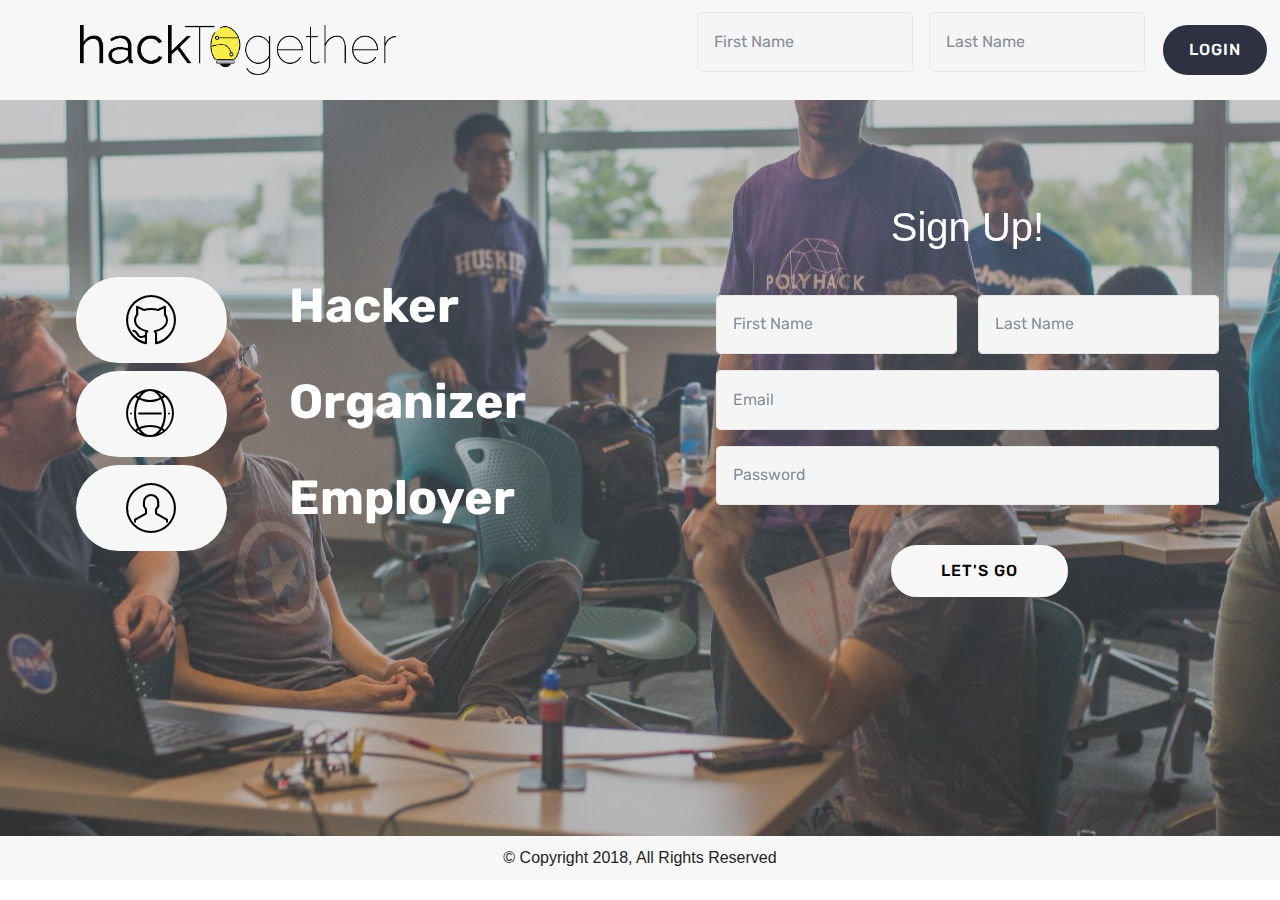
==== commit 687c8ebd: "replaced all files except index, updated index" ====
--- a/index.html
+++ b/index.html
@@ -6,7 +6,7 @@
   <meta http-equiv="X-UA-Compatible" content="IE=edge">
   <meta name="generator" content="Mobirise v4.6.2, mobirise.com">
   <meta name="viewport" content="width=device-width, initial-scale=1, minimum-scale=1">
-  <link rel="shortcut icon" href="assets/images/mlh-logo-color-1667x702.png" type="image/x-icon">
+  <link rel="shortcut icon" href="assets/images/icon.png" type="image/x-icon">
   <meta name="description" content="">
   <title>Home</title>
   <link rel="stylesheet" href="assets/web/assets/mobirise-icons/mobirise-icons.css">
@@ -17,63 +17,81 @@
   <link rel="stylesheet" href="assets/dropdown/css/style.css">
   <link rel="stylesheet" href="assets/theme/css/style.css">
   <link rel="stylesheet" href="assets/mobirise/css/mbr-additional.css" type="text/css">
-
-
-
+  
+  
+  
 </head>
 <body>
   <section class="menu cid-qHhwGVCsKV" once="menu" id="menu1-e">
 
+    
 
-
-    <nav class="navbar navbar-expand beta-menu navbar-dropdown align-items-center navbar-fixed-top navbar-toggleable-sm">
-        <button class="navbar-toggler navbar-toggler-right" type="button" data-toggle="collapse" data-target="#navbarSupportedContent" aria-controls="navbarSupportedContent" aria-expanded="false" aria-label="Toggle navigation">
-            <div class="hamburger">
-                <span></span>
-                <span></span>
-                <span></span>
-                <span></span>
-            </div>
-        </button>
-        <div class="menu-logo">
+    <nav class="navbar navbar-expand beta-menu navbar-dropdown align-items-center navbar-fixed-top navbar-toggleable-sm" style="height: 100px">
+        
+        <div class="menu-logo" style="margin: 0;">
             <div class="navbar-brand">
-
-                <span class="navbar-caption-wrap"><a class="navbar-caption text-secondary display-2" href="index.html">&nbsp; &nbsp; &nbsp; &nbsp; &nbsp; &nbsp; &nbsp; &nbsp; &nbsp; &nbsp; &nbsp; &nbsp; &nbsp; &nbsp; &nbsp; &nbsp; &nbsp; &nbsp; &nbsp; &nbsp; hackTogether()</a></span>
+                
+                <span class="navbar-caption-wrap"><a class="navbar-caption text-secondary display-2" href="index.html"><img src="assets/images/logo2.png" height="50" left="50%"></a></span>
             </div>
         </div>
-        <div class="collapse navbar-collapse" id="navbarSupportedContent">
-            <ul class="navbar-nav nav-dropdown nav-right" data-app-modern-menu="true"><li class="nav-item dropdown">
-                    <a class="nav-link link dropdown-toggle text-success display-5" href="https://mobirise.com" data-toggle="dropdown-submenu" aria-expanded="false"><span class="mbri-github mbr-iconfont mbr-iconfont-btn"></span>
-
-                        PROFILE</a><div class="dropdown-menu"><a class="dropdown-item text-success display-5" href="page3.html">Hacker</a><a class="dropdown-item text-success display-5" href="page2.html" aria-expanded="false">Organizer</a><a class="dropdown-item text-success display-5" href="page1.html" aria-expanded="false">Employer</a></div>
-                </li><li class="nav-item">
-                    <a class="nav-link link text-success display-5" href="https://mobirise.com">
-                        </a>
-                </li></ul>
-
+        <div style="float: right; width: 450px; margin: auto; margin-right: 0;">
+          <div class="form-group">
+              <input type="text" class="form-control px-3" name="first name" data-form-field="First name" placeholder="First Name" required="" id="name-header15-12" style="width: 216px; margin: auto; margin-right: 16px; margin-bottom: 16px; float: left;">
+              <input type="text" class="form-control px-3" name="last name" data-form-field="Last name" placeholder="Last Name" required="" id="name-header15-12" style="width: 216px; margin:auto; margin-right: 0; margin-left: 0">
+          </div>
         </div>
+        <div class="mbr-section-btn" style="float:center;margin-right: 0;justify-content: flex-start;align-items: flex-start;"><a class="btn btn-primary display-4" href="hacker.html" style="margin-left: 16px;text-align: center; background-color: #2D3142;color: white; border-color: #2D3142; height: 50px; float: right;">LOGIN</a>
+              </div>
     </nav>
 </section>
 
 <section class="engine"><a href="https://mobirise.ws/g">create own website</a></section><section class="mbr-section info2 cid-qHiuu4iJTy mbr-parallax-background" id="info2-r">
 
-
+    
 
     <div class="mbr-overlay" style="opacity: 0.4; background-color: rgb(118, 118, 118);">
     </div>
 
-    <div class="container">
+    <div class="container-fluid">
         <div class="row main justify-content-center">
-            <div class="media-container-column col-12 col-lg-3 col-md-4">
-                <div class="mbr-section-btn align-left py-4"><a class="btn btn-primary display-4" href="page3.html"><span class="mbri-github mbr-iconfont mbr-iconfont-btn" style="font-size: 50px;"></span></a>    <a class="btn btn-primary display-4" href="page1.html"><span class="mbri-globe-2 mbr-iconfont mbr-iconfont-btn" style="font-size: 50px;"></span></a> <a class="btn btn-primary display-4" href="page2.html"><span class="mbri-user mbr-iconfont mbr-iconfont-btn" style="font-size: 50px;"></span></a></div>
+            <div class="media-container-column col-12 col-lg-2 col-md-4" style="margin-left:15px">
+                <div class="mbr-section-btn align-left py-4"><a class="btn btn-primary display-4" href="hacker.html"><span class="mbri-github mbr-iconfont mbr-iconfont-btn" style="font-size: 50px; margin: 0;"></span></a><a class="btn btn-primary display-4" href="organizer.html"><span class="mbri-globe-2 mbr-iconfont mbr-iconfont-btn" style="font-size: 50px; margin: 0;"></span></a> <a class="btn btn-primary display-4" href="employer.html"><span class="mbri-user mbr-iconfont mbr-iconfont-btn" style="font-size: 50px; margin: 0;"></span></a></div>
             </div>
-            <div class="media-container-column title col-12 col-lg-7 col-md-6">
-                <h2 class="align-right mbr-bold mbr-white pb-3 mbr-fonts-style display-2"><br><br><br><br><br><br><br><br><br><br><br><br><br></h2>
+            <div class="media-container-column title col-12 col-lg-4 col-md-6">
+
+                <h2 class="align-right mbr-bold mbr-white pb-3 mbr-fonts-style display-2"><br><br><br><br>Hacker<br><br>Organizer<br><br>Employer<br><br><br><br><br></h2>
                 <h3 class="mbr-section-subtitle align-right mbr-light mbr-white mbr-fonts-style display-5"></h3>
+            </div>
+            <div class="media-container-column col-12 col-lg-5">
+              <h1 style="text-align:center;color:#ffffff;">Sign Up!</h1>
+              <br>
+              <form class="mbr-form" action="https://mobirise.com/" method="post" data-form-title="Mobirise Form"><input type="hidden" name="email" data-form-email="true" value="BhZsJYyhNN6P17jCRJOnPQCgnJDe0+QEEFYPjsdPya03V32OLC4/W5ZugxivfUx65SUaTlf96dMAfXfSdAZfJFbHtckB9x5gBu/I5inX2I5NbOnXjW5E17wB6OOLoZsY" data-form-field="Email">
+                <div data-for="name">
+                    <div class="form-group">
+                        <input type="text" class="form-control px-3" name="first name" data-form-field="First name" placeholder="First Name" required="" id="name-header15-12" style="width: 48%; float: left;margin-right: 16px; margin-bottom: 16px">
+                        <input type="text" class="form-control px-3" name="last name" data-form-field="Last name" placeholder="Last Name" required="" id="name-header15-12" style="width: 48%;float: right;">
+                    </div>
+                </div>
+                <div data-for="email">
+                    <div class="form-group">
+                        <input type="email" class="form-control px-3" name="email" data-form-field="Email" placeholder="Email" required="" id="email-header15-12">
+                    </div>
+                </div>
+                <div data-for="password">
+                    <div class="form-group">
+                        <input type="text" class="form-control px-3" name="password" data-form-field="Password" placeholder="Password" id="phone-header15-12">
+                    </div>
+                </div>
+                <div class="mbr-section-btn align-left py-4"><a class="btn btn-primary display-4" href="hacker.html" style="margin-left: 35%;text-align: center;">LET'S GO</a>
+                </div>
+              </form>
             </div>
         </div>
     </div>
+
 </section>
+
+<footer style="display: block;text-align: center;background-color: #F7F7F7;float: center; padding: 10px;">© Copyright 2018, All Rights Reserved</footer>
 
 
   <script src="assets/web/assets/jquery/jquery.min.js"></script>
@@ -85,7 +103,7 @@
   <script src="assets/touchswipe/jquery.touch-swipe.min.js"></script>
   <script src="assets/parallax/jarallax.min.js"></script>
   <script src="assets/theme/js/script.js"></script>
-
-
+  
+  
 </body>
-</html>
+</html>--- a/assets/mobirise/css/mbr-additional.css
+++ b/assets/mobirise/css/mbr-additional.css
@@ -129,7 +129,7 @@
   border-radius: 3px;
 }
 .bg-primary {
-  background-color: #ff3366 !important;
+  background-color: #F7F7F7 !important;
 }
 .bg-success {
   background-color: #7f1933 !important;
@@ -145,28 +145,28 @@
 }
 .btn-primary,
 .btn-primary:active {
-  background-color: #ff3366;
-  border-color: #ff3366;
-  color: #ffffff;
+  background-color: #F7F7F7;
+  border-color: #F7F7F7;
+  color: #000000;
 }
 .btn-primary:hover,
 .btn-primary:focus,
 .btn-primary.focus,
 .btn-primary.active {
   color: #ffffff;
-  background-color: #e50039;
-  border-color: #e50039;
+  background-color: #2D3142;
+  border-color: #2D3142;
 }
 .btn-primary.disabled,
 .btn-primary:disabled {
   color: #ffffff !important;
-  background-color: #e50039 !important;
-  border-color: #e50039 !important;
+  background-color: #2D3142 !important;
+  border-color: #2D3142 !important;
 }
 .btn-secondary,
 .btn-secondary:active {
-  background-color: #ff3366;
-  border-color: #ff3366;
+  background-color: #F7F7F7;
+  border-color: #F7F7F7;
   color: #ffffff;
 }
 .btn-secondary:hover,
@@ -174,14 +174,14 @@
 .btn-secondary.focus,
 .btn-secondary.active {
   color: #ffffff;
-  background-color: #e50039;
-  border-color: #e50039;
+  background-color: #2D3142;
+  border-color: #2D3142;
 }
 .btn-secondary.disabled,
 .btn-secondary:disabled {
   color: #ffffff !important;
-  background-color: #e50039 !important;
-  border-color: #e50039 !important;
+  background-color: #2D3142 !important;
+  border-color: #2D3142 !important;
 }
 .btn-info,
 .btn-info:active {
@@ -264,7 +264,7 @@
   border-color: #8b7d4e !important;
 }
 .btn-white {
-  color: #333333 !important;
+  color: #F7F7F7 !important;
 }
 .btn-white,
 .btn-white:active {
@@ -288,8 +288,8 @@
 }
 .btn-black,
 .btn-black:active {
-  background-color: #333333;
-  border-color: #333333;
+  background-color: #F7F7F7;
+  border-color: #F7F7F7;
   color: #ffffff;
 }
 .btn-black:hover,
@@ -317,14 +317,14 @@
 .btn-primary-outline.focus,
 .btn-primary-outline.active {
   color: #ffffff;
-  background-color: #ff3366;
-  border-color: #ff3366;
+  background-color: #F7F7F7;
+  border-color: #F7F7F7;
 }
 .btn-primary-outline.disabled,
 .btn-primary-outline:disabled {
   color: #ffffff !important;
-  background-color: #ff3366 !important;
-  border-color: #ff3366 !important;
+  background-color: #F7F7F7 !important;
+  border-color: #F7F7F7 !important;
 }
 .btn-secondary-outline,
 .btn-secondary-outline:active {
@@ -337,14 +337,14 @@
 .btn-secondary-outline.focus,
 .btn-secondary-outline.active {
   color: #ffffff;
-  background-color: #ff3366;
-  border-color: #ff3366;
+  background-color: #F7F7F7;
+  border-color: #F7F7F7;
 }
 .btn-secondary-outline.disabled,
 .btn-secondary-outline:disabled {
   color: #ffffff !important;
-  background-color: #ff3366 !important;
-  border-color: #ff3366 !important;
+  background-color: #F7F7F7 !important;
+  border-color: #F7F7F7 !important;
 }
 .btn-info-outline,
 .btn-info-outline:active {
@@ -437,14 +437,14 @@
 .btn-black-outline.focus,
 .btn-black-outline.active {
   color: #ffffff;
-  background-color: #333333;
-  border-color: #333333;
+  background-color: #F7F7F7;
+  border-color: #F7F7F7;
 }
 .btn-black-outline.disabled,
 .btn-black-outline:disabled {
   color: #ffffff !important;
-  background-color: #333333 !important;
-  border-color: #333333 !important;
+  background-color: #F7F7F7 !important;
+  border-color: #F7F7F7 !important;
 }
 .btn-white-outline,
 .btn-white-outline:active,
@@ -456,15 +456,15 @@
 .btn-white-outline:hover,
 .btn-white-outline:focus,
 .btn-white-outline.focus {
-  color: #333333;
+  color: #F7F7F7;
   background-color: #ffffff;
   border-color: #ffffff;
 }
 .text-primary {
-  color: #ff3366 !important;
+  color: #F7F7F7 !important;
 }
 .text-secondary {
-  color: #ff3366 !important;
+  color: #F7F7F7 !important;
 }
 .text-success {
   color: #7f1933 !important;
@@ -538,8 +538,8 @@
   border-radius: 100px !important;
 }
 .mbr-gallery-filter li.active .btn {
-  background-color: #ff3366;
-  border-color: #ff3366;
+  background-color: #F7F7F7;
+  border-color: #F7F7F7;
   color: #ffffff;
 }
 .mbr-gallery-filter li.active .btn:focus {
@@ -556,7 +556,7 @@
 }
 a,
 a:hover {
-  color: #ff3366;
+  color: #F7F7F7;
 }
 .mbr-plan-header.bg-primary .mbr-plan-subtitle,
 .mbr-plan-header.bg-primary .mbr-plan-price-desc {
@@ -678,7 +678,7 @@
   padding: 10px 0 10px 20px;
   font-size: 1.09rem;
   position: relative;
-  border-color: #ff3366;
+  border-color: #F7F7F7;
   border-width: 3px;
 }
 ul,
@@ -766,7 +766,7 @@
   text-align: center;
   position: relative;
   border: 2px solid #c0a375;
-  border-color: #ff3366;
+  border-color: #F7F7F7;
   color: #232323;
   cursor: pointer;
 }
@@ -777,7 +777,7 @@
 }
 .btn-social:hover {
   color: #fff;
-  background: #ff3366;
+  background: #F7F7F7;
 }
 .btn-social + .btn {
   margin-left: .1rem;
@@ -785,11 +785,11 @@
 /* Footer */
 .mbr-footer-content li::before,
 .mbr-footer .mbr-contacts li::before {
-  background: #ff3366;
+  background: #F7F7F7;
 }
 .mbr-footer-content li a:hover,
 .mbr-footer .mbr-contacts li a:hover {
-  color: #ff3366;
+  color: #F7F7F7;
 }
 .footer3 input[type="email"],
 .footer4 input[type="email"] {
@@ -1365,12 +1365,12 @@
 }
 .cid-qHhwGVCsKV .navbar {
   padding: .5rem 0;
-  background: #333333;
+  background: #F7F7F7;
   transition: none;
   min-height: 77px;
 }
 .cid-qHhwGVCsKV .navbar-dropdown.bg-color.transparent.opened {
-  background: #333333;
+  background: #F7F7F7;
 }
 .cid-qHhwGVCsKV a {
   font-style: normal;
@@ -1454,7 +1454,7 @@
   padding-bottom: 0;
 }
 .cid-qHhwGVCsKV .dropdown .dropdown-menu {
-  background: #333333;
+  background: #F7F7F7;
   display: none;
   position: absolute;
   min-width: 5rem;
@@ -1765,12 +1765,12 @@
 }
 .cid-qHhwGVCsKV .navbar {
   padding: .5rem 0;
-  background: #333333;
+  background: #F7F7F7;
   transition: none;
   min-height: 77px;
 }
 .cid-qHhwGVCsKV .navbar-dropdown.bg-color.transparent.opened {
-  background: #333333;
+  background: #F7F7F7;
 }
 .cid-qHhwGVCsKV a {
   font-style: normal;
@@ -1854,7 +1854,7 @@
   padding-bottom: 0;
 }
 .cid-qHhwGVCsKV .dropdown .dropdown-menu {
-  background: #333333;
+  background: #F7F7F7;
   display: none;
   position: absolute;
   min-width: 5rem;
@@ -2165,12 +2165,12 @@
 }
 .cid-qHhwGVCsKV .navbar {
   padding: .5rem 0;
-  background: #333333;
+  background: #F7F7F7;
   transition: none;
   min-height: 77px;
 }
 .cid-qHhwGVCsKV .navbar-dropdown.bg-color.transparent.opened {
-  background: #333333;
+  background: #F7F7F7;
 }
 .cid-qHhwGVCsKV a {
   font-style: normal;
@@ -2254,7 +2254,7 @@
   padding-bottom: 0;
 }
 .cid-qHhwGVCsKV .dropdown .dropdown-menu {
-  background: #333333;
+  background: #F7F7F7;
   display: none;
   position: absolute;
   min-width: 5rem;
@@ -2562,12 +2562,12 @@
 }
 .cid-qHhwGVCsKV .navbar {
   padding: .5rem 0;
-  background: #333333;
+  background: #F7F7F7;
   transition: none;
   min-height: 77px;
 }
 .cid-qHhwGVCsKV .navbar-dropdown.bg-color.transparent.opened {
-  background: #333333;
+  background: #F7F7F7;
 }
 .cid-qHhwGVCsKV a {
   font-style: normal;
@@ -2651,7 +2651,7 @@
   padding-bottom: 0;
 }
 .cid-qHhwGVCsKV .dropdown .dropdown-menu {
-  background: #333333;
+  background: #F7F7F7;
   display: none;
   position: absolute;
   min-width: 5rem;
